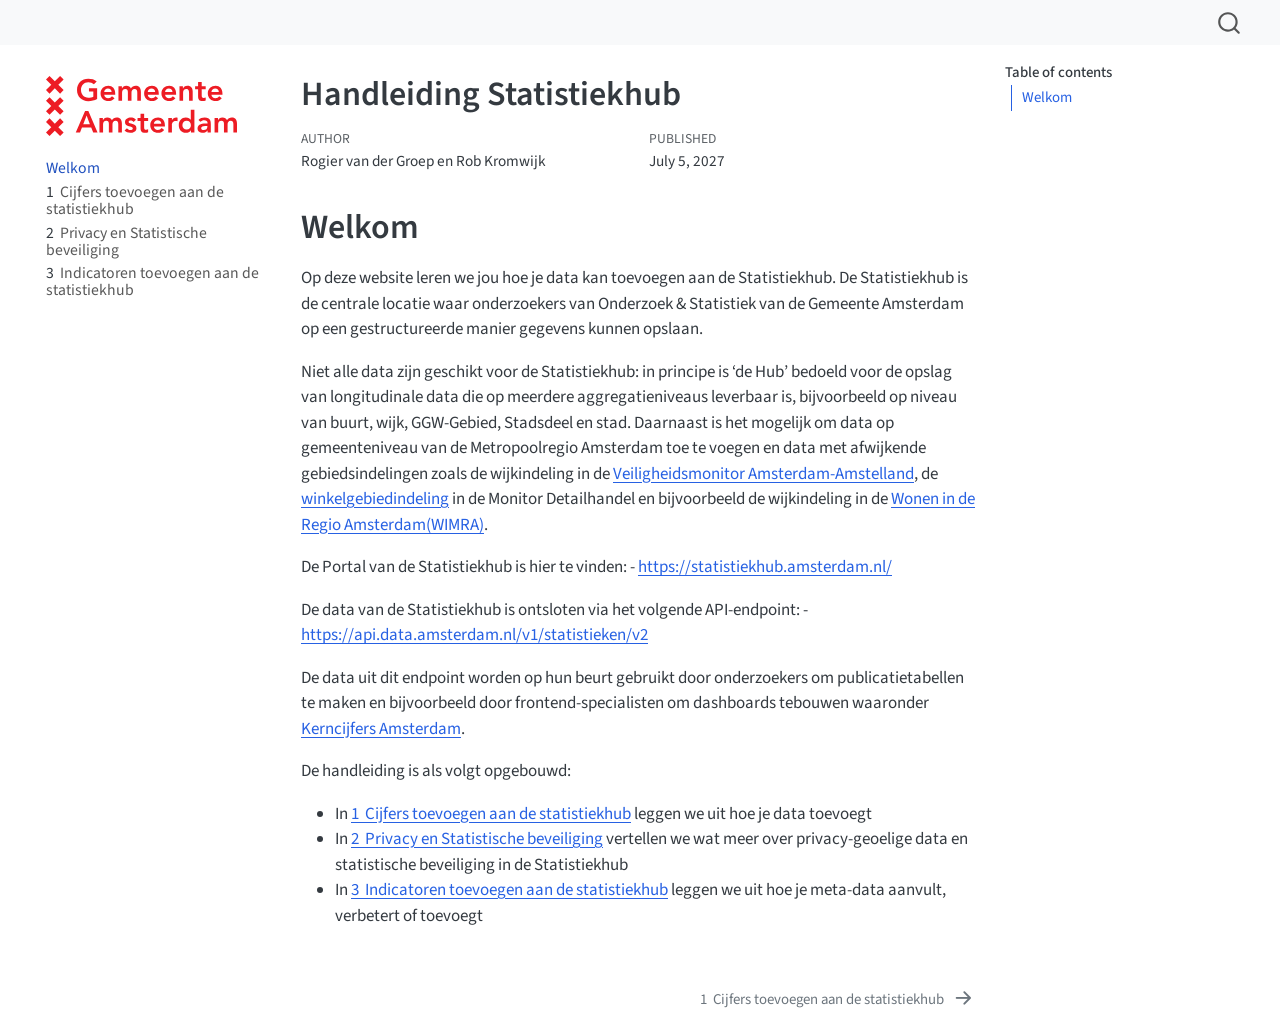
==== _book/index.html @ b96a72ad "andere naamgeving repo book" ====
<!DOCTYPE html>
<html xmlns="http://www.w3.org/1999/xhtml" lang="en" xml:lang="en" xmlns:mso="urn:schemas-microsoft-com:office:office" xmlns:msdt="uuid:C2F41010-65B3-11d1-A29F-00AA00C14882"><head>

<meta charset="utf-8">
<meta name="generator" content="quarto-1.6.40">

<meta name="viewport" content="width=device-width, initial-scale=1.0, user-scalable=yes">

<meta name="author" content="Rogier van der Groep en Rob Kromwijk">
<meta name="dcterms.date" content="2027-07-05">

<title>Handleiding Statistiekhub</title>
<style>
code{white-space: pre-wrap;}
span.smallcaps{font-variant: small-caps;}
div.columns{display: flex; gap: min(4vw, 1.5em);}
div.column{flex: auto; overflow-x: auto;}
div.hanging-indent{margin-left: 1.5em; text-indent: -1.5em;}
ul.task-list{list-style: none;}
ul.task-list li input[type="checkbox"] {
  width: 0.8em;
  margin: 0 0.8em 0.2em -1em; /* quarto-specific, see https://github.com/quarto-dev/quarto-cli/issues/4556 */ 
  vertical-align: middle;
}
</style>


<script src="site_libs/quarto-nav/quarto-nav.js"></script>
<script src="site_libs/quarto-nav/headroom.min.js"></script>
<script src="site_libs/clipboard/clipboard.min.js"></script>
<script src="site_libs/quarto-search/autocomplete.umd.js"></script>
<script src="site_libs/quarto-search/fuse.min.js"></script>
<script src="site_libs/quarto-search/quarto-search.js"></script>
<meta name="quarto:offset" content="./">
<link href="cijfers.html" rel="next">
<link href="images/basis_variant_4_rgb.png" rel="icon" type="image/png">
<script src="site_libs/quarto-html/quarto.js"></script>
<script src="site_libs/quarto-html/popper.min.js"></script>
<script src="site_libs/quarto-html/tippy.umd.min.js"></script>
<script src="site_libs/quarto-html/anchor.min.js"></script>
<link href="site_libs/quarto-html/tippy.css" rel="stylesheet">
<link href="site_libs/quarto-html/quarto-syntax-highlighting-549806ee2085284f45b00abea8c6df48.css" rel="stylesheet" id="quarto-text-highlighting-styles">
<script src="site_libs/bootstrap/bootstrap.min.js"></script>
<link href="site_libs/bootstrap/bootstrap-icons.css" rel="stylesheet">
<link href="site_libs/bootstrap/bootstrap-8da5b4427184b79ecddefad3d342027e.min.css" rel="stylesheet" append-hash="true" id="quarto-bootstrap" data-mode="light">
<script id="quarto-search-options" type="application/json">{
  "location": "navbar",
  "copy-button": false,
  "collapse-after": 3,
  "panel-placement": "end",
  "type": "overlay",
  "limit": 50,
  "keyboard-shortcut": [
    "f",
    "/",
    "s"
  ],
  "show-item-context": false,
  "language": {
    "search-no-results-text": "No results",
    "search-matching-documents-text": "matching documents",
    "search-copy-link-title": "Copy link to search",
    "search-hide-matches-text": "Hide additional matches",
    "search-more-match-text": "more match in this document",
    "search-more-matches-text": "more matches in this document",
    "search-clear-button-title": "Clear",
    "search-text-placeholder": "",
    "search-detached-cancel-button-title": "Cancel",
    "search-submit-button-title": "Submit",
    "search-label": "Search"
  }
}</script>



<!--[if gte mso 9]><xml>
<mso:CustomDocumentProperties>
<mso:_dlc_DocId msdt:dt="string">U2C65YR22MK2-1659662025-220459</mso:_dlc_DocId>
<mso:_dlc_DocIdItemGuid msdt:dt="string">6786eec4-dd4b-47b7-a514-5b4da9480b01</mso:_dlc_DocIdItemGuid>
<mso:_dlc_DocIdUrl msdt:dt="string">https://hoofdstad.sharepoint.com/sites/SW-DII-DATA-DAFDOES/_layouts/15/DocIdRedir.aspx?ID=U2C65YR22MK2-1659662025-220459, U2C65YR22MK2-1659662025-220459</mso:_dlc_DocIdUrl>
</mso:CustomDocumentProperties>
</xml><![endif]-->
</head>

<body class="nav-sidebar floating nav-fixed">

<div id="quarto-search-results"></div>
  <header id="quarto-header" class="headroom fixed-top">
    <nav class="navbar navbar-expand-lg " data-bs-theme="dark">
      <div class="navbar-container container-fluid">
        <div class="quarto-navbar-tools tools-end">
</div>
          <div id="quarto-search" class="" title="Search"></div>
      </div> <!-- /container-fluid -->
    </nav>
  <nav class="quarto-secondary-nav">
    <div class="container-fluid d-flex">
      <button type="button" class="quarto-btn-toggle btn" data-bs-toggle="collapse" role="button" data-bs-target=".quarto-sidebar-collapse-item" aria-controls="quarto-sidebar" aria-expanded="false" aria-label="Toggle sidebar navigation" onclick="if (window.quartoToggleHeadroom) { window.quartoToggleHeadroom(); }">
        <i class="bi bi-layout-text-sidebar-reverse"></i>
      </button>
        <nav class="quarto-page-breadcrumbs" aria-label="breadcrumb"><ol class="breadcrumb"><li class="breadcrumb-item"><a href="index.html">Welkom</a></li></ol></nav>
        <a class="flex-grow-1" role="navigation" data-bs-toggle="collapse" data-bs-target=".quarto-sidebar-collapse-item" aria-controls="quarto-sidebar" aria-expanded="false" aria-label="Toggle sidebar navigation" onclick="if (window.quartoToggleHeadroom) { window.quartoToggleHeadroom(); }">      
        </a>
    </div>
  </nav>
</header>
<!-- content -->
<div id="quarto-content" class="quarto-container page-columns page-rows-contents page-layout-article page-navbar">
<!-- sidebar -->
  <nav id="quarto-sidebar" class="sidebar collapse collapse-horizontal quarto-sidebar-collapse-item sidebar-navigation floating overflow-auto">
    <div class="pt-lg-2 mt-2 text-left sidebar-header sidebar-header-stacked">
      <a href="index.html" class="sidebar-logo-link">
      <img src="images/logo-gemeente-amsterdam-large.svg" alt="" class="sidebar-logo py-0 d-lg-inline d-none">
      </a>
      </div>
    <div class="sidebar-menu-container"> 
    <ul class="list-unstyled mt-1">
        <li class="sidebar-item">
  <div class="sidebar-item-container"> 
  <a href="index.html" class="sidebar-item-text sidebar-link active">
 <span class="menu-text">Welkom</span></a>
  </div>
</li>
        <li class="sidebar-item">
  <div class="sidebar-item-container"> 
  <a href="cijfers.html" class="sidebar-item-text sidebar-link">
 <span class="menu-text"><span class="chapter-number">1</span>&nbsp; <span class="chapter-title">Cijfers toevoegen aan de statistiekhub</span></span></a>
  </div>
</li>
        <li class="sidebar-item">
  <div class="sidebar-item-container"> 
  <a href="privacy.html" class="sidebar-item-text sidebar-link">
 <span class="menu-text"><span class="chapter-number">2</span>&nbsp; <span class="chapter-title">Privacy en Statistische beveiliging</span></span></a>
  </div>
</li>
        <li class="sidebar-item">
  <div class="sidebar-item-container"> 
  <a href="indicatoren.html" class="sidebar-item-text sidebar-link">
 <span class="menu-text"><span class="chapter-number">3</span>&nbsp; <span class="chapter-title">Indicatoren toevoegen aan de statistiekhub</span></span></a>
  </div>
</li>
    </ul>
    </div>
</nav>
<div id="quarto-sidebar-glass" class="quarto-sidebar-collapse-item" data-bs-toggle="collapse" data-bs-target=".quarto-sidebar-collapse-item"></div>
<!-- margin-sidebar -->
    <div id="quarto-margin-sidebar" class="sidebar margin-sidebar">
        <nav id="TOC" role="doc-toc" class="toc-active">
    <h2 id="toc-title">Table of contents</h2>
   
  <ul>
  <li><a href="#welkom" id="toc-welkom" class="nav-link active" data-scroll-target="#welkom">Welkom</a></li>
  </ul>
</nav>
    </div>
<!-- main -->
<main class="content" id="quarto-document-content">

<header id="title-block-header" class="quarto-title-block default">
<div class="quarto-title">
<h1 class="title">Handleiding Statistiekhub</h1>
</div>



<div class="quarto-title-meta">

    <div>
    <div class="quarto-title-meta-heading">Author</div>
    <div class="quarto-title-meta-contents">
             <p>Rogier van der Groep en Rob Kromwijk </p>
          </div>
  </div>
    
    <div>
    <div class="quarto-title-meta-heading">Published</div>
    <div class="quarto-title-meta-contents">
      <p class="date">July 5, 2027</p>
    </div>
  </div>
  
    
  </div>
  


</header>


<section id="welkom" class="level1 unnumbered">
<h1 class="unnumbered">Welkom</h1>
<p>Op deze website leren we jou hoe je data kan toevoegen aan de Statistiekhub. De Statistiekhub is de centrale locatie waar onderzoekers van Onderzoek &amp; Statistiek van de Gemeente Amsterdam op een gestructureerde manier gegevens kunnen opslaan.</p>
<p>Niet alle data zijn geschikt voor de Statistiekhub: in principe is ‘de Hub’ bedoeld voor de opslag van longitudinale data die op meerdere aggregatieniveaus leverbaar is, bijvoorbeeld op niveau van buurt, wijk, GGW-Gebied, Stadsdeel en stad. Daarnaast is het mogelijk om data op gemeenteniveau van de Metropoolregio Amsterdam toe te voegen en data met afwijkende gebiedsindelingen zoals de wijkindeling in de <a href="https://onderzoek.amsterdam.nl/interactief/dashboard-veiligheid?gebied=52&amp;index=criminaliteit&amp;meting=2026-1&amp;indeling=wijk&amp;subindex=totaal">Veiligheidsmonitor Amsterdam-Amstelland</a>, de <a href="https://onderzoek.amsterdam.nl/publicatie/monitor-detailhandel-2024">winkelgebiedindeling</a> in de Monitor Detailhandel en bijvoorbeeld de wijkindeling in de <a href="https://onderzoek.amsterdam.nl/publicatie/wimra-2025-factsheets-per-gemeente">Wonen in de Regio Amsterdam(WIMRA)</a>.</p>
<p>De Portal van de Statistiekhub is hier te vinden: - <a href="https://statistiekhub.amsterdam.nl/">https://statistiekhub.amsterdam.nl/</a></p>
<p>De data van de Statistiekhub is ontsloten via het volgende API-endpoint: - <a href="https://api.data.amsterdam.nl/v1/statistieken/v2">https://api.data.amsterdam.nl/v1/statistieken/v2</a></p>
<p>De data uit dit endpoint worden op hun beurt gebruikt door onderzoekers om publicatietabellen te maken en bijvoorbeeld door frontend-specialisten om dashboards tebouwen waaronder <a href="https://onderzoek.amsterdam.nl/interactief/dashboard-kerncijfers?tab=indicator&amp;thema=bevolking&amp;indicator=BEVTOTAAL&amp;indeling=ggwgebieden&amp;jaar=2025&amp;gebied=GA01&amp;taal=nl">Kerncijfers Amsterdam</a>.</p>
<p>De handleiding is als volgt opgebouwd:</p>
<ul>
<li>In <a href="cijfers.html" class="quarto-xref"><span>1&nbsp; Cijfers toevoegen aan de statistiekhub</span></a> leggen we uit hoe je data toevoegt</li>
<li>In <a href="privacy.html" class="quarto-xref"><span>2&nbsp; Privacy en Statistische beveiliging</span></a> vertellen we wat meer over privacy-geoelige data en statistische beveiliging in de Statistiekhub</li>
<li>In <a href="indicatoren.html" class="quarto-xref"><span>3&nbsp; Indicatoren toevoegen aan de statistiekhub</span></a> leggen we uit hoe je meta-data aanvult, verbetert of toevoegt</li>
</ul>


</section>

</main> <!-- /main -->
<script id="quarto-html-after-body" type="application/javascript">
window.document.addEventListener("DOMContentLoaded", function (event) {
  const toggleBodyColorMode = (bsSheetEl) => {
    const mode = bsSheetEl.getAttribute("data-mode");
    const bodyEl = window.document.querySelector("body");
    if (mode === "dark") {
      bodyEl.classList.add("quarto-dark");
      bodyEl.classList.remove("quarto-light");
    } else {
      bodyEl.classList.add("quarto-light");
      bodyEl.classList.remove("quarto-dark");
    }
  }
  const toggleBodyColorPrimary = () => {
    const bsSheetEl = window.document.querySelector("link#quarto-bootstrap");
    if (bsSheetEl) {
      toggleBodyColorMode(bsSheetEl);
    }
  }
  toggleBodyColorPrimary();  
  const icon = "";
  const anchorJS = new window.AnchorJS();
  anchorJS.options = {
    placement: 'right',
    icon: icon
  };
  anchorJS.add('.anchored');
  const isCodeAnnotation = (el) => {
    for (const clz of el.classList) {
      if (clz.startsWith('code-annotation-')) {                     
        return true;
      }
    }
    return false;
  }
  const onCopySuccess = function(e) {
    // button target
    const button = e.trigger;
    // don't keep focus
    button.blur();
    // flash "checked"
    button.classList.add('code-copy-button-checked');
    var currentTitle = button.getAttribute("title");
    button.setAttribute("title", "Copied!");
    let tooltip;
    if (window.bootstrap) {
      button.setAttribute("data-bs-toggle", "tooltip");
      button.setAttribute("data-bs-placement", "left");
      button.setAttribute("data-bs-title", "Copied!");
      tooltip = new bootstrap.Tooltip(button, 
        { trigger: "manual", 
          customClass: "code-copy-button-tooltip",
          offset: [0, -8]});
      tooltip.show();    
    }
    setTimeout(function() {
      if (tooltip) {
        tooltip.hide();
        button.removeAttribute("data-bs-title");
        button.removeAttribute("data-bs-toggle");
        button.removeAttribute("data-bs-placement");
      }
      button.setAttribute("title", currentTitle);
      button.classList.remove('code-copy-button-checked');
    }, 1000);
    // clear code selection
    e.clearSelection();
  }
  const getTextToCopy = function(trigger) {
      const codeEl = trigger.previousElementSibling.cloneNode(true);
      for (const childEl of codeEl.children) {
        if (isCodeAnnotation(childEl)) {
          childEl.remove();
        }
      }
      return codeEl.innerText;
  }
  const clipboard = new window.ClipboardJS('.code-copy-button:not([data-in-quarto-modal])', {
    text: getTextToCopy
  });
  clipboard.on('success', onCopySuccess);
  if (window.document.getElementById('quarto-embedded-source-code-modal')) {
    const clipboardModal = new window.ClipboardJS('.code-copy-button[data-in-quarto-modal]', {
      text: getTextToCopy,
      container: window.document.getElementById('quarto-embedded-source-code-modal')
    });
    clipboardModal.on('success', onCopySuccess);
  }
    var localhostRegex = new RegExp(/^(?:http|https):\/\/localhost\:?[0-9]*\//);
    var mailtoRegex = new RegExp(/^mailto:/);
      var filterRegex = new RegExp("https:\/\/statistiekhub\.amsterdam\.nl\/");
    var isInternal = (href) => {
        return filterRegex.test(href) || localhostRegex.test(href) || mailtoRegex.test(href);
    }
    // Inspect non-navigation links and adorn them if external
 	var links = window.document.querySelectorAll('a[href]:not(.nav-link):not(.navbar-brand):not(.toc-action):not(.sidebar-link):not(.sidebar-item-toggle):not(.pagination-link):not(.no-external):not([aria-hidden]):not(.dropdown-item):not(.quarto-navigation-tool):not(.about-link)');
    for (var i=0; i<links.length; i++) {
      const link = links[i];
      if (!isInternal(link.href)) {
        // undo the damage that might have been done by quarto-nav.js in the case of
        // links that we want to consider external
        if (link.dataset.originalHref !== undefined) {
          link.href = link.dataset.originalHref;
        }
      }
    }
  function tippyHover(el, contentFn, onTriggerFn, onUntriggerFn) {
    const config = {
      allowHTML: true,
      maxWidth: 500,
      delay: 100,
      arrow: false,
      appendTo: function(el) {
          return el.parentElement;
      },
      interactive: true,
      interactiveBorder: 10,
      theme: 'quarto',
      placement: 'bottom-start',
    };
    if (contentFn) {
      config.content = contentFn;
    }
    if (onTriggerFn) {
      config.onTrigger = onTriggerFn;
    }
    if (onUntriggerFn) {
      config.onUntrigger = onUntriggerFn;
    }
    window.tippy(el, config); 
  }
  const noterefs = window.document.querySelectorAll('a[role="doc-noteref"]');
  for (var i=0; i<noterefs.length; i++) {
    const ref = noterefs[i];
    tippyHover(ref, function() {
      // use id or data attribute instead here
      let href = ref.getAttribute('data-footnote-href') || ref.getAttribute('href');
      try { href = new URL(href).hash; } catch {}
      const id = href.replace(/^#\/?/, "");
      const note = window.document.getElementById(id);
      if (note) {
        return note.innerHTML;
      } else {
        return "";
      }
    });
  }
  const xrefs = window.document.querySelectorAll('a.quarto-xref');
  const processXRef = (id, note) => {
    // Strip column container classes
    const stripColumnClz = (el) => {
      el.classList.remove("page-full", "page-columns");
      if (el.children) {
        for (const child of el.children) {
          stripColumnClz(child);
        }
      }
    }
    stripColumnClz(note)
    if (id === null || id.startsWith('sec-')) {
      // Special case sections, only their first couple elements
      const container = document.createElement("div");
      if (note.children && note.children.length > 2) {
        container.appendChild(note.children[0].cloneNode(true));
        for (let i = 1; i < note.children.length; i++) {
          const child = note.children[i];
          if (child.tagName === "P" && child.innerText === "") {
            continue;
          } else {
            container.appendChild(child.cloneNode(true));
            break;
          }
        }
        if (window.Quarto?.typesetMath) {
          window.Quarto.typesetMath(container);
        }
        return container.innerHTML
      } else {
        if (window.Quarto?.typesetMath) {
          window.Quarto.typesetMath(note);
        }
        return note.innerHTML;
      }
    } else {
      // Remove any anchor links if they are present
      const anchorLink = note.querySelector('a.anchorjs-link');
      if (anchorLink) {
        anchorLink.remove();
      }
      if (window.Quarto?.typesetMath) {
        window.Quarto.typesetMath(note);
      }
      if (note.classList.contains("callout")) {
        return note.outerHTML;
      } else {
        return note.innerHTML;
      }
    }
  }
  for (var i=0; i<xrefs.length; i++) {
    const xref = xrefs[i];
    tippyHover(xref, undefined, function(instance) {
      instance.disable();
      let url = xref.getAttribute('href');
      let hash = undefined; 
      if (url.startsWith('#')) {
        hash = url;
      } else {
        try { hash = new URL(url).hash; } catch {}
      }
      if (hash) {
        const id = hash.replace(/^#\/?/, "");
        const note = window.document.getElementById(id);
        if (note !== null) {
          try {
            const html = processXRef(id, note.cloneNode(true));
            instance.setContent(html);
          } finally {
            instance.enable();
            instance.show();
          }
        } else {
          // See if we can fetch this
          fetch(url.split('#')[0])
          .then(res => res.text())
          .then(html => {
            const parser = new DOMParser();
            const htmlDoc = parser.parseFromString(html, "text/html");
            const note = htmlDoc.getElementById(id);
            if (note !== null) {
              const html = processXRef(id, note);
              instance.setContent(html);
            } 
          }).finally(() => {
            instance.enable();
            instance.show();
          });
        }
      } else {
        // See if we can fetch a full url (with no hash to target)
        // This is a special case and we should probably do some content thinning / targeting
        fetch(url)
        .then(res => res.text())
        .then(html => {
          const parser = new DOMParser();
          const htmlDoc = parser.parseFromString(html, "text/html");
          const note = htmlDoc.querySelector('main.content');
          if (note !== null) {
            // This should only happen for chapter cross references
            // (since there is no id in the URL)
            // remove the first header
            if (note.children.length > 0 && note.children[0].tagName === "HEADER") {
              note.children[0].remove();
            }
            const html = processXRef(null, note);
            instance.setContent(html);
          } 
        }).finally(() => {
          instance.enable();
          instance.show();
        });
      }
    }, function(instance) {
    });
  }
      let selectedAnnoteEl;
      const selectorForAnnotation = ( cell, annotation) => {
        let cellAttr = 'data-code-cell="' + cell + '"';
        let lineAttr = 'data-code-annotation="' +  annotation + '"';
        const selector = 'span[' + cellAttr + '][' + lineAttr + ']';
        return selector;
      }
      const selectCodeLines = (annoteEl) => {
        const doc = window.document;
        const targetCell = annoteEl.getAttribute("data-target-cell");
        const targetAnnotation = annoteEl.getAttribute("data-target-annotation");
        const annoteSpan = window.document.querySelector(selectorForAnnotation(targetCell, targetAnnotation));
        const lines = annoteSpan.getAttribute("data-code-lines").split(",");
        const lineIds = lines.map((line) => {
          return targetCell + "-" + line;
        })
        let top = null;
        let height = null;
        let parent = null;
        if (lineIds.length > 0) {
            //compute the position of the single el (top and bottom and make a div)
            const el = window.document.getElementById(lineIds[0]);
            top = el.offsetTop;
            height = el.offsetHeight;
            parent = el.parentElement.parentElement;
          if (lineIds.length > 1) {
            const lastEl = window.document.getElementById(lineIds[lineIds.length - 1]);
            const bottom = lastEl.offsetTop + lastEl.offsetHeight;
            height = bottom - top;
          }
          if (top !== null && height !== null && parent !== null) {
            // cook up a div (if necessary) and position it 
            let div = window.document.getElementById("code-annotation-line-highlight");
            if (div === null) {
              div = window.document.createElement("div");
              div.setAttribute("id", "code-annotation-line-highlight");
              div.style.position = 'absolute';
              parent.appendChild(div);
            }
            div.style.top = top - 2 + "px";
            div.style.height = height + 4 + "px";
            div.style.left = 0;
            let gutterDiv = window.document.getElementById("code-annotation-line-highlight-gutter");
            if (gutterDiv === null) {
              gutterDiv = window.document.createElement("div");
              gutterDiv.setAttribute("id", "code-annotation-line-highlight-gutter");
              gutterDiv.style.position = 'absolute';
              const codeCell = window.document.getElementById(targetCell);
              const gutter = codeCell.querySelector('.code-annotation-gutter');
              gutter.appendChild(gutterDiv);
            }
            gutterDiv.style.top = top - 2 + "px";
            gutterDiv.style.height = height + 4 + "px";
          }
          selectedAnnoteEl = annoteEl;
        }
      };
      const unselectCodeLines = () => {
        const elementsIds = ["code-annotation-line-highlight", "code-annotation-line-highlight-gutter"];
        elementsIds.forEach((elId) => {
          const div = window.document.getElementById(elId);
          if (div) {
            div.remove();
          }
        });
        selectedAnnoteEl = undefined;
      };
        // Handle positioning of the toggle
    window.addEventListener(
      "resize",
      throttle(() => {
        elRect = undefined;
        if (selectedAnnoteEl) {
          selectCodeLines(selectedAnnoteEl);
        }
      }, 10)
    );
    function throttle(fn, ms) {
    let throttle = false;
    let timer;
      return (...args) => {
        if(!throttle) { // first call gets through
            fn.apply(this, args);
            throttle = true;
        } else { // all the others get throttled
            if(timer) clearTimeout(timer); // cancel #2
            timer = setTimeout(() => {
              fn.apply(this, args);
              timer = throttle = false;
            }, ms);
        }
      };
    }
      // Attach click handler to the DT
      const annoteDls = window.document.querySelectorAll('dt[data-target-cell]');
      for (const annoteDlNode of annoteDls) {
        annoteDlNode.addEventListener('click', (event) => {
          const clickedEl = event.target;
          if (clickedEl !== selectedAnnoteEl) {
            unselectCodeLines();
            const activeEl = window.document.querySelector('dt[data-target-cell].code-annotation-active');
            if (activeEl) {
              activeEl.classList.remove('code-annotation-active');
            }
            selectCodeLines(clickedEl);
            clickedEl.classList.add('code-annotation-active');
          } else {
            // Unselect the line
            unselectCodeLines();
            clickedEl.classList.remove('code-annotation-active');
          }
        });
      }
  const findCites = (el) => {
    const parentEl = el.parentElement;
    if (parentEl) {
      const cites = parentEl.dataset.cites;
      if (cites) {
        return {
          el,
          cites: cites.split(' ')
        };
      } else {
        return findCites(el.parentElement)
      }
    } else {
      return undefined;
    }
  };
  var bibliorefs = window.document.querySelectorAll('a[role="doc-biblioref"]');
  for (var i=0; i<bibliorefs.length; i++) {
    const ref = bibliorefs[i];
    const citeInfo = findCites(ref);
    if (citeInfo) {
      tippyHover(citeInfo.el, function() {
        var popup = window.document.createElement('div');
        citeInfo.cites.forEach(function(cite) {
          var citeDiv = window.document.createElement('div');
          citeDiv.classList.add('hanging-indent');
          citeDiv.classList.add('csl-entry');
          var biblioDiv = window.document.getElementById('ref-' + cite);
          if (biblioDiv) {
            citeDiv.innerHTML = biblioDiv.innerHTML;
          }
          popup.appendChild(citeDiv);
        });
        return popup.innerHTML;
      });
    }
  }
});
</script>
<nav class="page-navigation">
  <div class="nav-page nav-page-previous">
  </div>
  <div class="nav-page nav-page-next">
      <a href="cijfers.html" class="pagination-link" aria-label="Cijfers toevoegen aan de statistiekhub">
        <span class="nav-page-text"><span class="chapter-number">1</span>&nbsp; <span class="chapter-title">Cijfers toevoegen aan de statistiekhub</span></span> <i class="bi bi-arrow-right-short"></i>
      </a>
  </div>
</nav>
</div> <!-- /content -->




</body></html>
---- _book/site_libs/quarto-html/tippy.css ----
.tippy-box[data-animation=fade][data-state=hidden]{opacity:0}[data-tippy-root]{max-width:calc(100vw - 10px)}.tippy-box{position:relative;background-color:#333;color:#fff;border-radius:4px;font-size:14px;line-height:1.4;white-space:normal;outline:0;transition-property:transform,visibility,opacity}.tippy-box[data-placement^=top]>.tippy-arrow{bottom:0}.tippy-box[data-placement^=top]>.tippy-arrow:before{bottom:-7px;left:0;border-width:8px 8px 0;border-top-color:initial;transform-origin:center top}.tippy-box[data-placement^=bottom]>.tippy-arrow{top:0}.tippy-box[data-placement^=bottom]>.tippy-arrow:before{top:-7px;left:0;border-width:0 8px 8px;border-bottom-color:initial;transform-origin:center bottom}.tippy-box[data-placement^=left]>.tippy-arrow{right:0}.tippy-box[data-placement^=left]>.tippy-arrow:before{border-width:8px 0 8px 8px;border-left-color:initial;right:-7px;transform-origin:center left}.tippy-box[data-placement^=right]>.tippy-arrow{left:0}.tippy-box[data-placement^=right]>.tippy-arrow:before{left:-7px;border-width:8px 8px 8px 0;border-right-color:initial;transform-origin:center right}.tippy-box[data-inertia][data-state=visible]{transition-timing-function:cubic-bezier(.54,1.5,.38,1.11)}.tippy-arrow{width:16px;height:16px;color:#333}.tippy-arrow:before{content:"";position:absolute;border-color:transparent;border-style:solid}.tippy-content{position:relative;padding:5px 9px;z-index:1}
---- _book/site_libs/quarto-html/quarto-syntax-highlighting-549806ee2085284f45b00abea8c6df48.css ----
/* quarto syntax highlight colors */
:root {
  --quarto-hl-ot-color: #003B4F;
  --quarto-hl-at-color: #657422;
  --quarto-hl-ss-color: #20794D;
  --quarto-hl-an-color: #5E5E5E;
  --quarto-hl-fu-color: #4758AB;
  --quarto-hl-st-color: #20794D;
  --quarto-hl-cf-color: #003B4F;
  --quarto-hl-op-color: #5E5E5E;
  --quarto-hl-er-color: #AD0000;
  --quarto-hl-bn-color: #AD0000;
  --quarto-hl-al-color: #AD0000;
  --quarto-hl-va-color: #111111;
  --quarto-hl-bu-color: inherit;
  --quarto-hl-ex-color: inherit;
  --quarto-hl-pp-color: #AD0000;
  --quarto-hl-in-color: #5E5E5E;
  --quarto-hl-vs-color: #20794D;
  --quarto-hl-wa-color: #5E5E5E;
  --quarto-hl-do-color: #5E5E5E;
  --quarto-hl-im-color: #00769E;
  --quarto-hl-ch-color: #20794D;
  --quarto-hl-dt-color: #AD0000;
  --quarto-hl-fl-color: #AD0000;
  --quarto-hl-co-color: #5E5E5E;
  --quarto-hl-cv-color: #5E5E5E;
  --quarto-hl-cn-color: #8f5902;
  --quarto-hl-sc-color: #5E5E5E;
  --quarto-hl-dv-color: #AD0000;
  --quarto-hl-kw-color: #003B4F;
}

/* other quarto variables */
:root {
  --quarto-font-monospace: SFMono-Regular, Menlo, Monaco, Consolas, "Liberation Mono", "Courier New", monospace;
}

pre > code.sourceCode > span {
  color: #003B4F;
}

code span {
  color: #003B4F;
}

code.sourceCode > span {
  color: #003B4F;
}

div.sourceCode,
div.sourceCode pre.sourceCode {
  color: #003B4F;
}

code span.ot {
  color: #003B4F;
  font-style: inherit;
}

code span.at {
  color: #657422;
  font-style: inherit;
}

code span.ss {
  color: #20794D;
  font-style: inherit;
}

code span.an {
  color: #5E5E5E;
  font-style: inherit;
}

code span.fu {
  color: #4758AB;
  font-style: inherit;
}

code span.st {
  color: #20794D;
  font-style: inherit;
}

code span.cf {
  color: #003B4F;
  font-weight: bold;
  font-style: inherit;
}

code span.op {
  color: #5E5E5E;
  font-style: inherit;
}

code span.er {
  color: #AD0000;
  font-style: inherit;
}

code span.bn {
  color: #AD0000;
  font-style: inherit;
}

code span.al {
  color: #AD0000;
  font-style: inherit;
}

code span.va {
  color: #111111;
  font-style: inherit;
}

code span.bu {
  font-style: inherit;
}

code span.ex {
  font-style: inherit;
}

code span.pp {
  color: #AD0000;
  font-style: inherit;
}

code span.in {
  color: #5E5E5E;
  font-style: inherit;
}

code span.vs {
  color: #20794D;
  font-style: inherit;
}

code span.wa {
  color: #5E5E5E;
  font-style: italic;
}

code span.do {
  color: #5E5E5E;
  font-style: italic;
}

code span.im {
  color: #00769E;
  font-style: inherit;
}

code span.ch {
  color: #20794D;
  font-style: inherit;
}

code span.dt {
  color: #AD0000;
  font-style: inherit;
}

code span.fl {
  color: #AD0000;
  font-style: inherit;
}

code span.co {
  color: #5E5E5E;
  font-style: inherit;
}

code span.cv {
  color: #5E5E5E;
  font-style: italic;
}

code span.cn {
  color: #8f5902;
  font-style: inherit;
}

code span.sc {
  color: #5E5E5E;
  font-style: inherit;
}

code span.dv {
  color: #AD0000;
  font-style: inherit;
}

code span.kw {
  color: #003B4F;
  font-weight: bold;
  font-style: inherit;
}

.prevent-inlining {
  content: "</";
}

/*# sourceMappingURL=ae99138f4fbc2fb4c9f5e5cd69c22459.css.map */
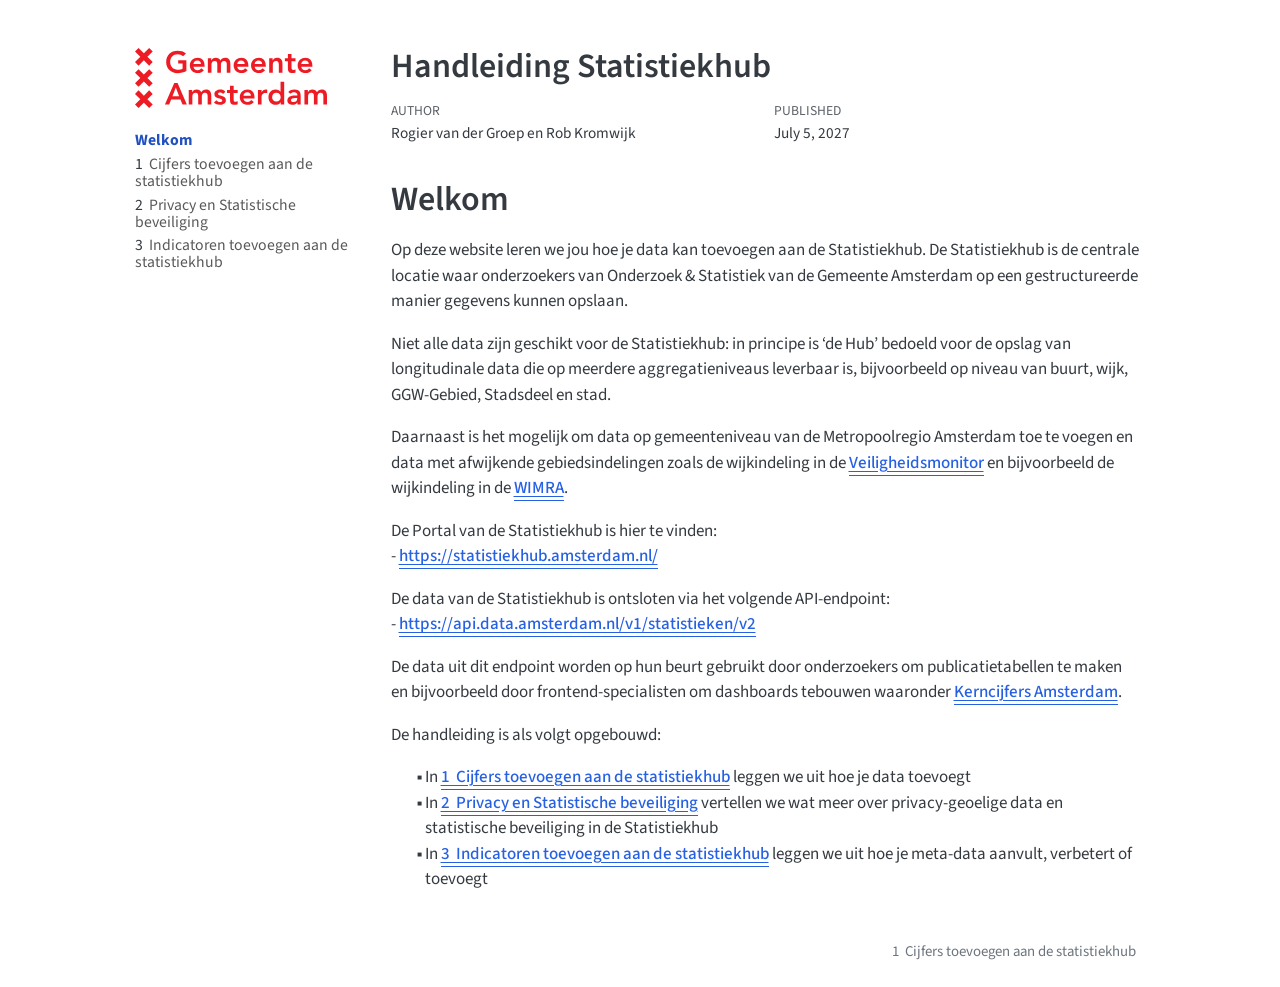
==== commit f2f20c33: "update scss styling" ====
--- a/_book/index.html
+++ b/_book/index.html
@@ -1,5 +1,5 @@
 <!DOCTYPE html>
-<html xmlns="http://www.w3.org/1999/xhtml" lang="en" xml:lang="en" xmlns:mso="urn:schemas-microsoft-com:office:office" xmlns:msdt="uuid:C2F41010-65B3-11d1-A29F-00AA00C14882"><head>
+<html xmlns="http://www.w3.org/1999/xhtml" lang="en" xml:lang="en"><head>
 
 <meta charset="utf-8">
 <meta name="generator" content="quarto-1.6.40">
@@ -32,8 +32,8 @@
 <script src="site_libs/quarto-search/fuse.min.js"></script>
 <script src="site_libs/quarto-search/quarto-search.js"></script>
 <meta name="quarto:offset" content="./">
-<link href="cijfers.html" rel="next">
-<link href="images/basis_variant_4_rgb.png" rel="icon" type="image/png">
+<link href="./cijfers.html" rel="next">
+<link href="./images/basis_variant_4_rgb.png" rel="icon" type="image/png">
 <script src="site_libs/quarto-html/quarto.js"></script>
 <script src="site_libs/quarto-html/popper.min.js"></script>
 <script src="site_libs/quarto-html/tippy.umd.min.js"></script>
@@ -42,7 +42,7 @@
 <link href="site_libs/quarto-html/quarto-syntax-highlighting-549806ee2085284f45b00abea8c6df48.css" rel="stylesheet" id="quarto-text-highlighting-styles">
 <script src="site_libs/bootstrap/bootstrap.min.js"></script>
 <link href="site_libs/bootstrap/bootstrap-icons.css" rel="stylesheet">
-<link href="site_libs/bootstrap/bootstrap-8da5b4427184b79ecddefad3d342027e.min.css" rel="stylesheet" append-hash="true" id="quarto-bootstrap" data-mode="light">
+<link href="site_libs/bootstrap/bootstrap-ef96103924ad9a0afc9f0762eef567ba.min.css" rel="stylesheet" append-hash="true" id="quarto-bootstrap" data-mode="light">
 <script id="quarto-search-options" type="application/json">{
   "location": "navbar",
   "copy-button": false,
@@ -72,17 +72,9 @@
 }</script>
 
 
-
-<!--[if gte mso 9]><xml>
-<mso:CustomDocumentProperties>
-<mso:_dlc_DocId msdt:dt="string">U2C65YR22MK2-1659662025-220459</mso:_dlc_DocId>
-<mso:_dlc_DocIdItemGuid msdt:dt="string">6786eec4-dd4b-47b7-a514-5b4da9480b01</mso:_dlc_DocIdItemGuid>
-<mso:_dlc_DocIdUrl msdt:dt="string">https://hoofdstad.sharepoint.com/sites/SW-DII-DATA-DAFDOES/_layouts/15/DocIdRedir.aspx?ID=U2C65YR22MK2-1659662025-220459, U2C65YR22MK2-1659662025-220459</mso:_dlc_DocIdUrl>
-</mso:CustomDocumentProperties>
-</xml><![endif]-->
 </head>
 
-<body class="nav-sidebar floating nav-fixed">
+<body class="nav-sidebar floating nav-fixed fullcontent">
 
 <div id="quarto-search-results"></div>
   <header id="quarto-header" class="headroom fixed-top">
@@ -90,7 +82,6 @@
       <div class="navbar-container container-fluid">
         <div class="quarto-navbar-tools tools-end">
 </div>
-          <div id="quarto-search" class="" title="Search"></div>
       </div> <!-- /container-fluid -->
     </nav>
   <nav class="quarto-secondary-nav">
@@ -98,7 +89,7 @@
       <button type="button" class="quarto-btn-toggle btn" data-bs-toggle="collapse" role="button" data-bs-target=".quarto-sidebar-collapse-item" aria-controls="quarto-sidebar" aria-expanded="false" aria-label="Toggle sidebar navigation" onclick="if (window.quartoToggleHeadroom) { window.quartoToggleHeadroom(); }">
         <i class="bi bi-layout-text-sidebar-reverse"></i>
       </button>
-        <nav class="quarto-page-breadcrumbs" aria-label="breadcrumb"><ol class="breadcrumb"><li class="breadcrumb-item"><a href="index.html">Welkom</a></li></ol></nav>
+        <nav class="quarto-page-breadcrumbs" aria-label="breadcrumb"><ol class="breadcrumb"><li class="breadcrumb-item"><a href="./index.html">Welkom</a></li></ol></nav>
         <a class="flex-grow-1" role="navigation" data-bs-toggle="collapse" data-bs-target=".quarto-sidebar-collapse-item" aria-controls="quarto-sidebar" aria-expanded="false" aria-label="Toggle sidebar navigation" onclick="if (window.quartoToggleHeadroom) { window.quartoToggleHeadroom(); }">      
         </a>
     </div>
@@ -109,33 +100,33 @@
 <!-- sidebar -->
   <nav id="quarto-sidebar" class="sidebar collapse collapse-horizontal quarto-sidebar-collapse-item sidebar-navigation floating overflow-auto">
     <div class="pt-lg-2 mt-2 text-left sidebar-header sidebar-header-stacked">
-      <a href="index.html" class="sidebar-logo-link">
-      <img src="images/logo-gemeente-amsterdam-large.svg" alt="" class="sidebar-logo py-0 d-lg-inline d-none">
+      <a href="./index.html" class="sidebar-logo-link">
+      <img src="./images/logo-gemeente-amsterdam-large.svg" alt="" class="sidebar-logo py-0 d-lg-inline d-none">
       </a>
       </div>
     <div class="sidebar-menu-container"> 
     <ul class="list-unstyled mt-1">
         <li class="sidebar-item">
   <div class="sidebar-item-container"> 
-  <a href="index.html" class="sidebar-item-text sidebar-link active">
+  <a href="./index.html" class="sidebar-item-text sidebar-link active">
  <span class="menu-text">Welkom</span></a>
   </div>
 </li>
         <li class="sidebar-item">
   <div class="sidebar-item-container"> 
-  <a href="cijfers.html" class="sidebar-item-text sidebar-link">
+  <a href="./cijfers.html" class="sidebar-item-text sidebar-link">
  <span class="menu-text"><span class="chapter-number">1</span>&nbsp; <span class="chapter-title">Cijfers toevoegen aan de statistiekhub</span></span></a>
   </div>
 </li>
         <li class="sidebar-item">
   <div class="sidebar-item-container"> 
-  <a href="privacy.html" class="sidebar-item-text sidebar-link">
+  <a href="./privacy.html" class="sidebar-item-text sidebar-link">
  <span class="menu-text"><span class="chapter-number">2</span>&nbsp; <span class="chapter-title">Privacy en Statistische beveiliging</span></span></a>
   </div>
 </li>
         <li class="sidebar-item">
   <div class="sidebar-item-container"> 
-  <a href="indicatoren.html" class="sidebar-item-text sidebar-link">
+  <a href="./indicatoren.html" class="sidebar-item-text sidebar-link">
  <span class="menu-text"><span class="chapter-number">3</span>&nbsp; <span class="chapter-title">Indicatoren toevoegen aan de statistiekhub</span></span></a>
   </div>
 </li>
@@ -144,15 +135,7 @@
 </nav>
 <div id="quarto-sidebar-glass" class="quarto-sidebar-collapse-item" data-bs-toggle="collapse" data-bs-target=".quarto-sidebar-collapse-item"></div>
 <!-- margin-sidebar -->
-    <div id="quarto-margin-sidebar" class="sidebar margin-sidebar">
-        <nav id="TOC" role="doc-toc" class="toc-active">
-    <h2 id="toc-title">Table of contents</h2>
-   
-  <ul>
-  <li><a href="#welkom" id="toc-welkom" class="nav-link active" data-scroll-target="#welkom">Welkom</a></li>
-  </ul>
-</nav>
-    </div>
+    
 <!-- main -->
 <main class="content" id="quarto-document-content">
 
@@ -190,14 +173,19 @@
 <section id="welkom" class="level1 unnumbered">
 <h1 class="unnumbered">Welkom</h1>
 <p>Op deze website leren we jou hoe je data kan toevoegen aan de Statistiekhub. De Statistiekhub is de centrale locatie waar onderzoekers van Onderzoek &amp; Statistiek van de Gemeente Amsterdam op een gestructureerde manier gegevens kunnen opslaan.</p>
-<p>Niet alle data zijn geschikt voor de Statistiekhub: in principe is ‘de Hub’ bedoeld voor de opslag van longitudinale data die op meerdere aggregatieniveaus leverbaar is, bijvoorbeeld op niveau van buurt, wijk, GGW-Gebied, Stadsdeel en stad. Daarnaast is het mogelijk om data op gemeenteniveau van de Metropoolregio Amsterdam toe te voegen en data met afwijkende gebiedsindelingen zoals de wijkindeling in de <a href="https://onderzoek.amsterdam.nl/interactief/dashboard-veiligheid?gebied=52&amp;index=criminaliteit&amp;meting=2026-1&amp;indeling=wijk&amp;subindex=totaal">Veiligheidsmonitor Amsterdam-Amstelland</a>, de <a href="https://onderzoek.amsterdam.nl/publicatie/monitor-detailhandel-2024">winkelgebiedindeling</a> in de Monitor Detailhandel en bijvoorbeeld de wijkindeling in de <a href="https://onderzoek.amsterdam.nl/publicatie/wimra-2025-factsheets-per-gemeente">Wonen in de Regio Amsterdam(WIMRA)</a>.</p>
-<p>De Portal van de Statistiekhub is hier te vinden: - <a href="https://statistiekhub.amsterdam.nl/">https://statistiekhub.amsterdam.nl/</a></p>
-<p>De data van de Statistiekhub is ontsloten via het volgende API-endpoint: - <a href="https://api.data.amsterdam.nl/v1/statistieken/v2">https://api.data.amsterdam.nl/v1/statistieken/v2</a></p>
+<p>Niet alle data zijn geschikt voor de Statistiekhub: in principe is ‘de Hub’ bedoeld voor de opslag van longitudinale data die op meerdere aggregatieniveaus leverbaar is, bijvoorbeeld op niveau van buurt, wijk, GGW-Gebied, Stadsdeel en stad.</p>
+<p>Daarnaast is het mogelijk om data op gemeenteniveau van de Metropoolregio Amsterdam toe te voegen en data met afwijkende gebiedsindelingen zoals de wijkindeling in de <a href="https://onderzoek.amsterdam.nl/interactief/dashboard-veiligheid?gebied=52&amp;index=criminaliteit&amp;meting=2026-1&amp;indeling=wijk&amp;subindex=totaal">Veiligheidsmonitor</a> en bijvoorbeeld de wijkindeling in de <a href="https://onderzoek.amsterdam.nl/publicatie/wimra-2025-factsheets-per-gemeente">WIMRA</a>.</p>
+<p>De Portal van de Statistiekhub is hier te vinden:<br>
+- <a href="https://statistiekhub.amsterdam.nl/">https://statistiekhub.amsterdam.nl/</a></p>
+<p>De data van de Statistiekhub is ontsloten via het volgende API-endpoint:<br>
+- <a href="https://api.data.amsterdam.nl/v1/statistieken/v2">https://api.data.amsterdam.nl/v1/statistieken/v2</a></p>
 <p>De data uit dit endpoint worden op hun beurt gebruikt door onderzoekers om publicatietabellen te maken en bijvoorbeeld door frontend-specialisten om dashboards tebouwen waaronder <a href="https://onderzoek.amsterdam.nl/interactief/dashboard-kerncijfers?tab=indicator&amp;thema=bevolking&amp;indicator=BEVTOTAAL&amp;indeling=ggwgebieden&amp;jaar=2025&amp;gebied=GA01&amp;taal=nl">Kerncijfers Amsterdam</a>.</p>
 <p>De handleiding is als volgt opgebouwd:</p>
 <ul>
-<li>In <a href="cijfers.html" class="quarto-xref"><span>1&nbsp; Cijfers toevoegen aan de statistiekhub</span></a> leggen we uit hoe je data toevoegt</li>
-<li>In <a href="privacy.html" class="quarto-xref"><span>2&nbsp; Privacy en Statistische beveiliging</span></a> vertellen we wat meer over privacy-geoelige data en statistische beveiliging in de Statistiekhub</li>
+<li>In <a href="cijfers.html" class="quarto-xref"><span>1&nbsp; Cijfers toevoegen aan de statistiekhub</span></a> leggen we uit hoe je data toevoegt<br>
+</li>
+<li>In <a href="privacy.html" class="quarto-xref"><span>2&nbsp; Privacy en Statistische beveiliging</span></a> vertellen we wat meer over privacy-geoelige data en statistische beveiliging in de Statistiekhub<br>
+</li>
 <li>In <a href="indicatoren.html" class="quarto-xref"><span>3&nbsp; Indicatoren toevoegen aan de statistiekhub</span></a> leggen we uit hoe je meta-data aanvult, verbetert of toevoegt</li>
 </ul>
 
@@ -626,7 +614,7 @@
   <div class="nav-page nav-page-previous">
   </div>
   <div class="nav-page nav-page-next">
-      <a href="cijfers.html" class="pagination-link" aria-label="Cijfers toevoegen aan de statistiekhub">
+      <a href="./cijfers.html" class="pagination-link" aria-label="Cijfers toevoegen aan de statistiekhub">
         <span class="nav-page-text"><span class="chapter-number">1</span>&nbsp; <span class="chapter-title">Cijfers toevoegen aan de statistiekhub</span></span> <i class="bi bi-arrow-right-short"></i>
       </a>
   </div>
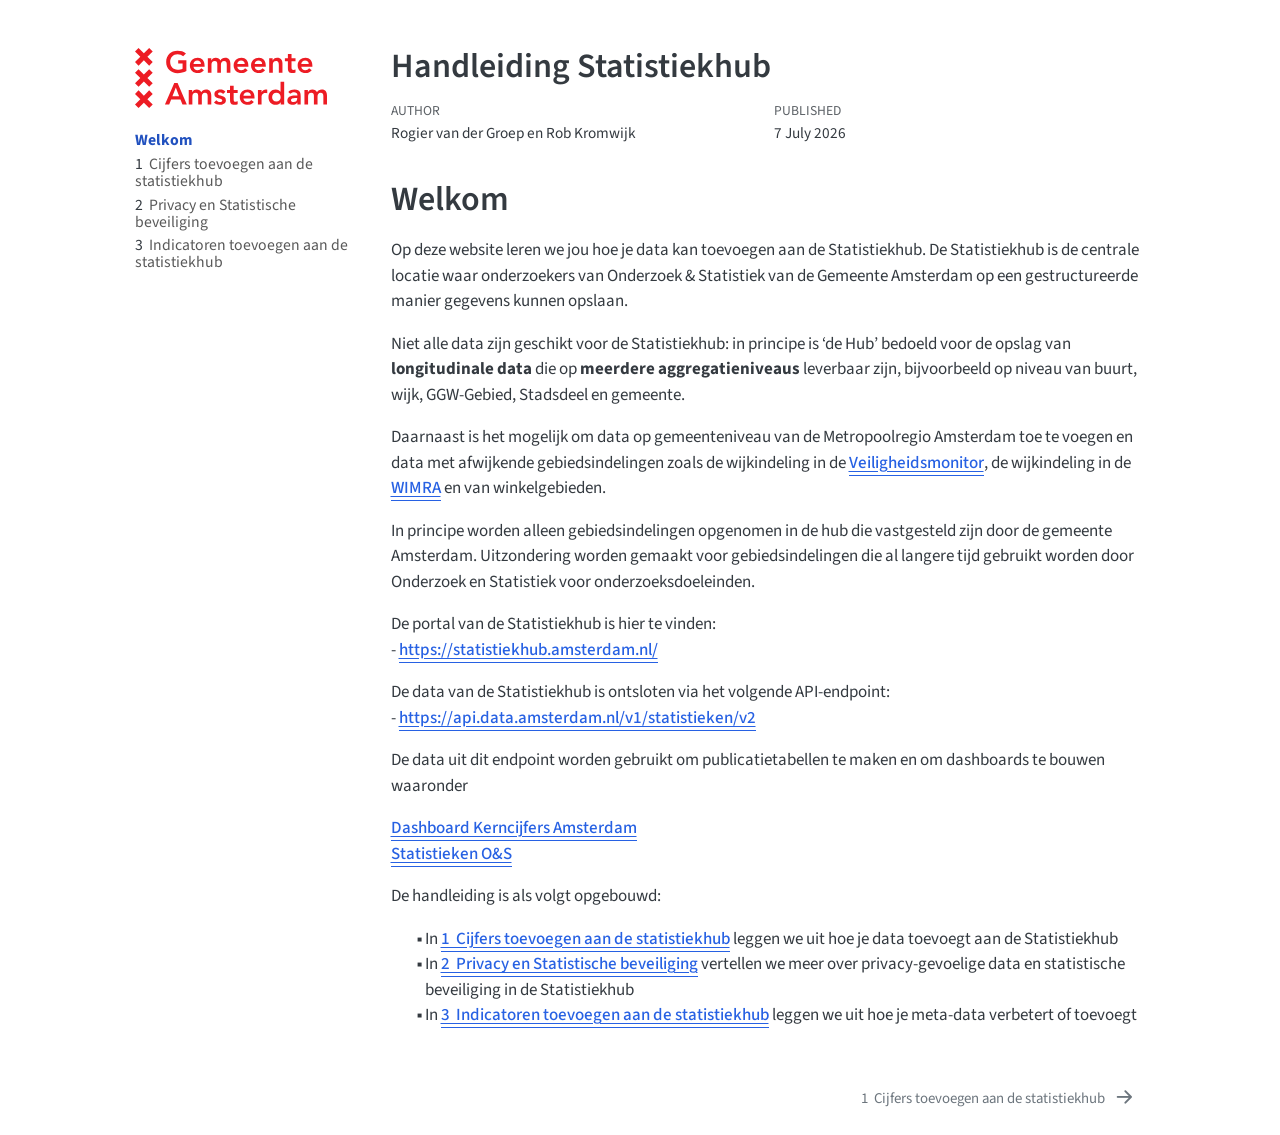
==== commit eb9a2a2f: "verbetering css" ====
--- a/_book/index.html
+++ b/_book/index.html
@@ -1,16 +1,19 @@
 <!DOCTYPE html>
-<html xmlns="http://www.w3.org/1999/xhtml" lang="en" xml:lang="en"><head>
+<html xmlns="http://www.w3.org/1999/xhtml" lang="en" xml:lang="en" xmlns:mso="urn:schemas-microsoft-com:office:office" xmlns:msdt="uuid:C2F41010-65B3-11d1-A29F-00AA00C14882"><head>
 
 <meta charset="utf-8">
-<meta name="generator" content="quarto-1.6.40">
+<meta name="generator" content="quarto-1.9.38">
 
 <meta name="viewport" content="width=device-width, initial-scale=1.0, user-scalable=yes">
 
 <meta name="author" content="Rogier van der Groep en Rob Kromwijk">
-<meta name="dcterms.date" content="2027-07-05">
+<meta name="dcterms.date" content="2026-07-07">
 
 <title>Handleiding Statistiekhub</title>
 <style>
+/* Default styles provided by pandoc.
+** See https://pandoc.org/MANUAL.html#variables-for-html for config info.
+*/
 code{white-space: pre-wrap;}
 span.smallcaps{font-variant: small-caps;}
 div.columns{display: flex; gap: min(4vw, 1.5em);}
@@ -34,15 +37,16 @@
 <meta name="quarto:offset" content="./">
 <link href="./cijfers.html" rel="next">
 <link href="./images/basis_variant_4_rgb.png" rel="icon" type="image/png">
-<script src="site_libs/quarto-html/quarto.js"></script>
+<script src="site_libs/quarto-html/quarto.js" type="module"></script>
+<script src="site_libs/quarto-html/tabsets/tabsets.js" type="module"></script>
 <script src="site_libs/quarto-html/popper.min.js"></script>
 <script src="site_libs/quarto-html/tippy.umd.min.js"></script>
 <script src="site_libs/quarto-html/anchor.min.js"></script>
 <link href="site_libs/quarto-html/tippy.css" rel="stylesheet">
-<link href="site_libs/quarto-html/quarto-syntax-highlighting-549806ee2085284f45b00abea8c6df48.css" rel="stylesheet" id="quarto-text-highlighting-styles">
+<link href="site_libs/quarto-html/quarto-syntax-highlighting-15634bcf2e68342d4ad2dfa704d543f6.css" rel="stylesheet" id="quarto-text-highlighting-styles">
 <script src="site_libs/bootstrap/bootstrap.min.js"></script>
 <link href="site_libs/bootstrap/bootstrap-icons.css" rel="stylesheet">
-<link href="site_libs/bootstrap/bootstrap-ef96103924ad9a0afc9f0762eef567ba.min.css" rel="stylesheet" append-hash="true" id="quarto-bootstrap" data-mode="light">
+<link href="site_libs/bootstrap/bootstrap-3ed079fa2a75e75fb7383cde5b06d328.min.css" rel="stylesheet" append-hash="true" id="quarto-bootstrap" data-mode="light">
 <script id="quarto-search-options" type="application/json">{
   "location": "navbar",
   "copy-button": false,
@@ -72,9 +76,17 @@
 }</script>
 
 
+
+<!--[if gte mso 9]><xml>
+<mso:CustomDocumentProperties>
+<mso:_dlc_DocId msdt:dt="string">U2C65YR22MK2-1659662025-274568</mso:_dlc_DocId>
+<mso:_dlc_DocIdItemGuid msdt:dt="string">0c14eedf-ea20-46a2-be14-535bb8906317</mso:_dlc_DocIdItemGuid>
+<mso:_dlc_DocIdUrl msdt:dt="string">https://hoofdstad.sharepoint.com/sites/SW-DII-DATA-DAFDOES/_layouts/15/DocIdRedir.aspx?ID=U2C65YR22MK2-1659662025-274568, U2C65YR22MK2-1659662025-274568</mso:_dlc_DocIdUrl>
+</mso:CustomDocumentProperties>
+</xml><![endif]-->
 </head>
 
-<body class="nav-sidebar floating nav-fixed fullcontent">
+<body class="nav-sidebar floating nav-fixed fullcontent quarto-light">
 
 <div id="quarto-search-results"></div>
   <header id="quarto-header" class="headroom fixed-top">
@@ -101,7 +113,8 @@
   <nav id="quarto-sidebar" class="sidebar collapse collapse-horizontal quarto-sidebar-collapse-item sidebar-navigation floating overflow-auto">
     <div class="pt-lg-2 mt-2 text-left sidebar-header sidebar-header-stacked">
       <a href="./index.html" class="sidebar-logo-link">
-      <img src="./images/logo-gemeente-amsterdam-large.svg" alt="" class="sidebar-logo py-0 d-lg-inline d-none">
+      <img src="./images/logo-gemeente-amsterdam-large.svg" alt="" class="sidebar-logo light-content py-0 d-lg-inline d-none">
+      <img src="./images/logo-gemeente-amsterdam-large.svg" alt="" class="sidebar-logo dark-content py-0 d-lg-inline d-none">
       </a>
       </div>
     <div class="sidebar-menu-container"> 
@@ -158,7 +171,7 @@
     <div>
     <div class="quarto-title-meta-heading">Published</div>
     <div class="quarto-title-meta-contents">
-      <p class="date">July 5, 2027</p>
+      <p class="date">7 July 2026</p>
     </div>
   </div>
   
@@ -173,20 +186,22 @@
 <section id="welkom" class="level1 unnumbered">
 <h1 class="unnumbered">Welkom</h1>
 <p>Op deze website leren we jou hoe je data kan toevoegen aan de Statistiekhub. De Statistiekhub is de centrale locatie waar onderzoekers van Onderzoek &amp; Statistiek van de Gemeente Amsterdam op een gestructureerde manier gegevens kunnen opslaan.</p>
-<p>Niet alle data zijn geschikt voor de Statistiekhub: in principe is ‘de Hub’ bedoeld voor de opslag van longitudinale data die op meerdere aggregatieniveaus leverbaar is, bijvoorbeeld op niveau van buurt, wijk, GGW-Gebied, Stadsdeel en stad.</p>
-<p>Daarnaast is het mogelijk om data op gemeenteniveau van de Metropoolregio Amsterdam toe te voegen en data met afwijkende gebiedsindelingen zoals de wijkindeling in de <a href="https://onderzoek.amsterdam.nl/interactief/dashboard-veiligheid?gebied=52&amp;index=criminaliteit&amp;meting=2026-1&amp;indeling=wijk&amp;subindex=totaal">Veiligheidsmonitor</a> en bijvoorbeeld de wijkindeling in de <a href="https://onderzoek.amsterdam.nl/publicatie/wimra-2025-factsheets-per-gemeente">WIMRA</a>.</p>
-<p>De Portal van de Statistiekhub is hier te vinden:<br>
+<p>Niet alle data zijn geschikt voor de Statistiekhub: in principe is ‘de Hub’ bedoeld voor de opslag van <strong>longitudinale data</strong> die op <strong>meerdere aggregatieniveaus</strong> leverbaar zijn, bijvoorbeeld op niveau van buurt, wijk, GGW-Gebied, Stadsdeel en gemeente.</p>
+<p>Daarnaast is het mogelijk om data op gemeenteniveau van de Metropoolregio Amsterdam toe te voegen en data met afwijkende gebiedsindelingen zoals de wijkindeling in de <a href="https://onderzoek.amsterdam.nl/interactief/dashboard-veiligheid">Veiligheidsmonitor</a>, de wijkindeling in de <a href="https://onderzoek.amsterdam.nl/publicatie/wimra-2025-factsheets-per-gemeente">WIMRA</a> en van winkelgebieden.</p>
+<p>In principe worden alleen gebiedsindelingen opgenomen in de hub die vastgesteld zijn door de gemeente Amsterdam. Uitzondering worden gemaakt voor gebiedsindelingen die al langere tijd gebruikt worden door Onderzoek en Statistiek voor onderzoeksdoeleinden.</p>
+<p>De portal van de Statistiekhub is hier te vinden:<br>
 - <a href="https://statistiekhub.amsterdam.nl/">https://statistiekhub.amsterdam.nl/</a></p>
 <p>De data van de Statistiekhub is ontsloten via het volgende API-endpoint:<br>
 - <a href="https://api.data.amsterdam.nl/v1/statistieken/v2">https://api.data.amsterdam.nl/v1/statistieken/v2</a></p>
-<p>De data uit dit endpoint worden op hun beurt gebruikt door onderzoekers om publicatietabellen te maken en bijvoorbeeld door frontend-specialisten om dashboards tebouwen waaronder <a href="https://onderzoek.amsterdam.nl/interactief/dashboard-kerncijfers?tab=indicator&amp;thema=bevolking&amp;indicator=BEVTOTAAL&amp;indeling=ggwgebieden&amp;jaar=2025&amp;gebied=GA01&amp;taal=nl">Kerncijfers Amsterdam</a>.</p>
+<p>De data uit dit endpoint worden gebruikt om publicatietabellen te maken en om dashboards te bouwen waaronder</p>
+<p><a href="https://onderzoek.amsterdam.nl/interactief/dashboard-kerncijfers">Dashboard Kerncijfers Amsterdam</a><br>
+<a href="https://onderzoek.amsterdam.nl/statistieken">Statistieken O&amp;S</a></p>
 <p>De handleiding is als volgt opgebouwd:</p>
 <ul>
-<li>In <a href="cijfers.html" class="quarto-xref"><span>1&nbsp; Cijfers toevoegen aan de statistiekhub</span></a> leggen we uit hoe je data toevoegt<br>
+<li>In <a href="cijfers.html" class="quarto-xref"><span>1&nbsp; Cijfers toevoegen aan de statistiekhub</span></a> leggen we uit hoe je data toevoegt aan de Statistiekhub</li>
+<li>In <a href="privacy.html" class="quarto-xref"><span>2&nbsp; Privacy en Statistische beveiliging</span></a> vertellen we meer over privacy-gevoelige data en statistische beveiliging in de Statistiekhub<br>
 </li>
-<li>In <a href="privacy.html" class="quarto-xref"><span>2&nbsp; Privacy en Statistische beveiliging</span></a> vertellen we wat meer over privacy-geoelige data en statistische beveiliging in de Statistiekhub<br>
-</li>
-<li>In <a href="indicatoren.html" class="quarto-xref"><span>3&nbsp; Indicatoren toevoegen aan de statistiekhub</span></a> leggen we uit hoe je meta-data aanvult, verbetert of toevoegt</li>
+<li>In <a href="indicatoren.html" class="quarto-xref"><span>3&nbsp; Indicatoren toevoegen aan de statistiekhub</span></a> leggen we uit hoe je meta-data verbetert of toevoegt</li>
 </ul>
 
 
@@ -194,236 +209,243 @@
 
 </main> <!-- /main -->
 <script id="quarto-html-after-body" type="application/javascript">
-window.document.addEventListener("DOMContentLoaded", function (event) {
-  const toggleBodyColorMode = (bsSheetEl) => {
-    const mode = bsSheetEl.getAttribute("data-mode");
-    const bodyEl = window.document.querySelector("body");
-    if (mode === "dark") {
-      bodyEl.classList.add("quarto-dark");
-      bodyEl.classList.remove("quarto-light");
-    } else {
-      bodyEl.classList.add("quarto-light");
-      bodyEl.classList.remove("quarto-dark");
-    }
-  }
-  const toggleBodyColorPrimary = () => {
-    const bsSheetEl = window.document.querySelector("link#quarto-bootstrap");
-    if (bsSheetEl) {
-      toggleBodyColorMode(bsSheetEl);
-    }
-  }
-  toggleBodyColorPrimary();  
-  const icon = "";
-  const anchorJS = new window.AnchorJS();
-  anchorJS.options = {
-    placement: 'right',
-    icon: icon
-  };
-  anchorJS.add('.anchored');
-  const isCodeAnnotation = (el) => {
-    for (const clz of el.classList) {
-      if (clz.startsWith('code-annotation-')) {                     
-        return true;
-      }
-    }
-    return false;
-  }
-  const onCopySuccess = function(e) {
-    // button target
-    const button = e.trigger;
-    // don't keep focus
-    button.blur();
-    // flash "checked"
-    button.classList.add('code-copy-button-checked');
-    var currentTitle = button.getAttribute("title");
-    button.setAttribute("title", "Copied!");
-    let tooltip;
-    if (window.bootstrap) {
-      button.setAttribute("data-bs-toggle", "tooltip");
-      button.setAttribute("data-bs-placement", "left");
-      button.setAttribute("data-bs-title", "Copied!");
-      tooltip = new bootstrap.Tooltip(button, 
-        { trigger: "manual", 
-          customClass: "code-copy-button-tooltip",
-          offset: [0, -8]});
-      tooltip.show();    
-    }
-    setTimeout(function() {
-      if (tooltip) {
-        tooltip.hide();
-        button.removeAttribute("data-bs-title");
-        button.removeAttribute("data-bs-toggle");
-        button.removeAttribute("data-bs-placement");
-      }
-      button.setAttribute("title", currentTitle);
-      button.classList.remove('code-copy-button-checked');
-    }, 1000);
-    // clear code selection
-    e.clearSelection();
-  }
-  const getTextToCopy = function(trigger) {
-      const codeEl = trigger.previousElementSibling.cloneNode(true);
+  window.document.addEventListener("DOMContentLoaded", function (event) {
+    const icon = "";
+    const anchorJS = new window.AnchorJS();
+    anchorJS.options = {
+      placement: 'right',
+      icon: icon
+    };
+    anchorJS.add('.anchored');
+    const isCodeAnnotation = (el) => {
+      for (const clz of el.classList) {
+        if (clz.startsWith('code-annotation-')) {                     
+          return true;
+        }
+      }
+      return false;
+    }
+    const onCopySuccess = function(e) {
+      // button target
+      const button = e.trigger;
+      // don't keep focus
+      button.blur();
+      // flash "checked"
+      button.classList.add('code-copy-button-checked');
+      var currentTitle = button.getAttribute("title");
+      button.setAttribute("title", "Copied!");
+      let tooltip;
+      if (window.bootstrap) {
+        button.setAttribute("data-bs-toggle", "tooltip");
+        button.setAttribute("data-bs-placement", "left");
+        button.setAttribute("data-bs-title", "Copied!");
+        tooltip = new bootstrap.Tooltip(button, 
+          { trigger: "manual", 
+            customClass: "code-copy-button-tooltip",
+            offset: [0, -8]});
+        tooltip.show();    
+      }
+      setTimeout(function() {
+        if (tooltip) {
+          tooltip.hide();
+          button.removeAttribute("data-bs-title");
+          button.removeAttribute("data-bs-toggle");
+          button.removeAttribute("data-bs-placement");
+        }
+        button.setAttribute("title", currentTitle);
+        button.classList.remove('code-copy-button-checked');
+      }, 1000);
+      // clear code selection
+      e.clearSelection();
+    }
+    const getTextToCopy = function(trigger) {
+      const outerScaffold = trigger.parentElement.cloneNode(true);
+      const codeEl = outerScaffold.querySelector('code');
       for (const childEl of codeEl.children) {
         if (isCodeAnnotation(childEl)) {
           childEl.remove();
         }
       }
       return codeEl.innerText;
-  }
-  const clipboard = new window.ClipboardJS('.code-copy-button:not([data-in-quarto-modal])', {
-    text: getTextToCopy
-  });
-  clipboard.on('success', onCopySuccess);
-  if (window.document.getElementById('quarto-embedded-source-code-modal')) {
-    const clipboardModal = new window.ClipboardJS('.code-copy-button[data-in-quarto-modal]', {
-      text: getTextToCopy,
-      container: window.document.getElementById('quarto-embedded-source-code-modal')
+    }
+    const clipboard = new window.ClipboardJS('.code-copy-button:not([data-in-quarto-modal])', {
+      text: getTextToCopy
     });
-    clipboardModal.on('success', onCopySuccess);
-  }
-    var localhostRegex = new RegExp(/^(?:http|https):\/\/localhost\:?[0-9]*\//);
-    var mailtoRegex = new RegExp(/^mailto:/);
-      var filterRegex = new RegExp("https:\/\/statistiekhub\.amsterdam\.nl\/");
-    var isInternal = (href) => {
-        return filterRegex.test(href) || localhostRegex.test(href) || mailtoRegex.test(href);
-    }
-    // Inspect non-navigation links and adorn them if external
- 	var links = window.document.querySelectorAll('a[href]:not(.nav-link):not(.navbar-brand):not(.toc-action):not(.sidebar-link):not(.sidebar-item-toggle):not(.pagination-link):not(.no-external):not([aria-hidden]):not(.dropdown-item):not(.quarto-navigation-tool):not(.about-link)');
-    for (var i=0; i<links.length; i++) {
-      const link = links[i];
-      if (!isInternal(link.href)) {
-        // undo the damage that might have been done by quarto-nav.js in the case of
-        // links that we want to consider external
-        if (link.dataset.originalHref !== undefined) {
-          link.href = link.dataset.originalHref;
-        }
-      }
-    }
-  function tippyHover(el, contentFn, onTriggerFn, onUntriggerFn) {
-    const config = {
-      allowHTML: true,
-      maxWidth: 500,
-      delay: 100,
-      arrow: false,
-      appendTo: function(el) {
-          return el.parentElement;
-      },
-      interactive: true,
-      interactiveBorder: 10,
-      theme: 'quarto',
-      placement: 'bottom-start',
-    };
-    if (contentFn) {
-      config.content = contentFn;
-    }
-    if (onTriggerFn) {
-      config.onTrigger = onTriggerFn;
-    }
-    if (onUntriggerFn) {
-      config.onUntrigger = onUntriggerFn;
-    }
-    window.tippy(el, config); 
-  }
-  const noterefs = window.document.querySelectorAll('a[role="doc-noteref"]');
-  for (var i=0; i<noterefs.length; i++) {
-    const ref = noterefs[i];
-    tippyHover(ref, function() {
-      // use id or data attribute instead here
-      let href = ref.getAttribute('data-footnote-href') || ref.getAttribute('href');
-      try { href = new URL(href).hash; } catch {}
-      const id = href.replace(/^#\/?/, "");
-      const note = window.document.getElementById(id);
-      if (note) {
-        return note.innerHTML;
+    clipboard.on('success', onCopySuccess);
+    if (window.document.getElementById('quarto-embedded-source-code-modal')) {
+      const clipboardModal = new window.ClipboardJS('.code-copy-button[data-in-quarto-modal]', {
+        text: getTextToCopy,
+        container: window.document.getElementById('quarto-embedded-source-code-modal')
+      });
+      clipboardModal.on('success', onCopySuccess);
+    }
+      var localhostRegex = new RegExp(/^(?:http|https):\/\/localhost\:?[0-9]*\//);
+      var mailtoRegex = new RegExp(/^mailto:/);
+        var filterRegex = new RegExp("https:\/\/statistiekhub\.amsterdam\.nl\/");
+      var isInternal = (href) => {
+          return filterRegex.test(href) || localhostRegex.test(href) || mailtoRegex.test(href);
+      }
+      // Inspect non-navigation links and adorn them if external
+     var links = window.document.querySelectorAll('a[href]:not(.nav-link):not(.navbar-brand):not(.toc-action):not(.sidebar-link):not(.sidebar-item-toggle):not(.pagination-link):not(.no-external):not([aria-hidden]):not(.dropdown-item):not(.quarto-navigation-tool):not(.about-link)');
+      for (var i=0; i<links.length; i++) {
+        const link = links[i];
+        if (!isInternal(link.href)) {
+          // undo the damage that might have been done by quarto-nav.js in the case of
+          // links that we want to consider external
+          if (link.dataset.originalHref !== undefined) {
+            link.href = link.dataset.originalHref;
+          }
+        }
+      }
+    function tippyHover(el, contentFn, onTriggerFn, onUntriggerFn) {
+      const config = {
+        allowHTML: true,
+        maxWidth: 500,
+        delay: 100,
+        arrow: false,
+        appendTo: function(el) {
+            return el.parentElement;
+        },
+        interactive: true,
+        interactiveBorder: 10,
+        theme: 'quarto',
+        placement: 'bottom-start',
+      };
+      if (contentFn) {
+        config.content = contentFn;
+      }
+      if (onTriggerFn) {
+        config.onTrigger = onTriggerFn;
+      }
+      if (onUntriggerFn) {
+        config.onUntrigger = onUntriggerFn;
+      }
+      window.tippy(el, config); 
+    }
+    const noterefs = window.document.querySelectorAll('a[role="doc-noteref"]');
+    for (var i=0; i<noterefs.length; i++) {
+      const ref = noterefs[i];
+      tippyHover(ref, function() {
+        // use id or data attribute instead here
+        let href = ref.getAttribute('data-footnote-href') || ref.getAttribute('href');
+        try { href = new URL(href).hash; } catch {}
+        const id = href.replace(/^#\/?/, "");
+        const note = window.document.getElementById(id);
+        if (note) {
+          return note.innerHTML;
+        } else {
+          return "";
+        }
+      });
+    }
+    const xrefs = window.document.querySelectorAll('a.quarto-xref');
+    const processXRef = (id, note) => {
+      // Strip column container classes
+      const stripColumnClz = (el) => {
+        el.classList.remove("page-full", "page-columns");
+        if (el.children) {
+          for (const child of el.children) {
+            stripColumnClz(child);
+          }
+        }
+      }
+      stripColumnClz(note)
+      if (id === null || id.startsWith('sec-')) {
+        // Special case sections, only their first couple elements
+        const container = document.createElement("div");
+        if (note.children && note.children.length > 2) {
+          container.appendChild(note.children[0].cloneNode(true));
+          for (let i = 1; i < note.children.length; i++) {
+            const child = note.children[i];
+            if (child.tagName === "P" && child.innerText === "") {
+              continue;
+            } else {
+              container.appendChild(child.cloneNode(true));
+              break;
+            }
+          }
+          if (window.Quarto?.typesetMath) {
+            window.Quarto.typesetMath(container);
+          }
+          return container.innerHTML
+        } else {
+          if (window.Quarto?.typesetMath) {
+            window.Quarto.typesetMath(note);
+          }
+          return note.innerHTML;
+        }
       } else {
-        return "";
-      }
-    });
-  }
-  const xrefs = window.document.querySelectorAll('a.quarto-xref');
-  const processXRef = (id, note) => {
-    // Strip column container classes
-    const stripColumnClz = (el) => {
-      el.classList.remove("page-full", "page-columns");
-      if (el.children) {
-        for (const child of el.children) {
-          stripColumnClz(child);
-        }
-      }
-    }
-    stripColumnClz(note)
-    if (id === null || id.startsWith('sec-')) {
-      // Special case sections, only their first couple elements
-      const container = document.createElement("div");
-      if (note.children && note.children.length > 2) {
-        container.appendChild(note.children[0].cloneNode(true));
-        for (let i = 1; i < note.children.length; i++) {
-          const child = note.children[i];
-          if (child.tagName === "P" && child.innerText === "") {
-            continue;
-          } else {
-            container.appendChild(child.cloneNode(true));
-            break;
-          }
-        }
-        if (window.Quarto?.typesetMath) {
-          window.Quarto.typesetMath(container);
-        }
-        return container.innerHTML
-      } else {
+        // Remove any anchor links if they are present
+        const anchorLink = note.querySelector('a.anchorjs-link');
+        if (anchorLink) {
+          anchorLink.remove();
+        }
         if (window.Quarto?.typesetMath) {
           window.Quarto.typesetMath(note);
         }
-        return note.innerHTML;
-      }
-    } else {
-      // Remove any anchor links if they are present
-      const anchorLink = note.querySelector('a.anchorjs-link');
-      if (anchorLink) {
-        anchorLink.remove();
-      }
-      if (window.Quarto?.typesetMath) {
-        window.Quarto.typesetMath(note);
-      }
-      if (note.classList.contains("callout")) {
-        return note.outerHTML;
-      } else {
-        return note.innerHTML;
-      }
-    }
-  }
-  for (var i=0; i<xrefs.length; i++) {
-    const xref = xrefs[i];
-    tippyHover(xref, undefined, function(instance) {
-      instance.disable();
-      let url = xref.getAttribute('href');
-      let hash = undefined; 
-      if (url.startsWith('#')) {
-        hash = url;
-      } else {
-        try { hash = new URL(url).hash; } catch {}
-      }
-      if (hash) {
-        const id = hash.replace(/^#\/?/, "");
-        const note = window.document.getElementById(id);
-        if (note !== null) {
-          try {
-            const html = processXRef(id, note.cloneNode(true));
-            instance.setContent(html);
-          } finally {
-            instance.enable();
-            instance.show();
-          }
+        if (note.classList.contains("callout")) {
+          return note.outerHTML;
         } else {
-          // See if we can fetch this
-          fetch(url.split('#')[0])
+          return note.innerHTML;
+        }
+      }
+    }
+    for (var i=0; i<xrefs.length; i++) {
+      const xref = xrefs[i];
+      tippyHover(xref, undefined, function(instance) {
+        instance.disable();
+        let url = xref.getAttribute('href');
+        let hash = undefined; 
+        if (url.startsWith('#')) {
+          hash = url;
+        } else {
+          try { hash = new URL(url).hash; } catch {}
+        }
+        if (hash) {
+          const id = hash.replace(/^#\/?/, "");
+          const note = window.document.getElementById(id);
+          if (note !== null) {
+            try {
+              const html = processXRef(id, note.cloneNode(true));
+              instance.setContent(html);
+            } finally {
+              instance.enable();
+              instance.show();
+            }
+          } else {
+            // See if we can fetch this
+            fetch(url.split('#')[0])
+            .then(res => res.text())
+            .then(html => {
+              const parser = new DOMParser();
+              const htmlDoc = parser.parseFromString(html, "text/html");
+              const note = htmlDoc.getElementById(id);
+              if (note !== null) {
+                const html = processXRef(id, note);
+                instance.setContent(html);
+              } 
+            }).finally(() => {
+              instance.enable();
+              instance.show();
+            });
+          }
+        } else {
+          // See if we can fetch a full url (with no hash to target)
+          // This is a special case and we should probably do some content thinning / targeting
+          fetch(url)
           .then(res => res.text())
           .then(html => {
             const parser = new DOMParser();
             const htmlDoc = parser.parseFromString(html, "text/html");
-            const note = htmlDoc.getElementById(id);
+            const note = htmlDoc.querySelector('main.content');
             if (note !== null) {
-              const html = processXRef(id, note);
+              // This should only happen for chapter cross references
+              // (since there is no id in the URL)
+              // remove the first header
+              if (note.children.length > 0 && note.children[0].tagName === "HEADER") {
+                note.children[0].remove();
+              }
+              const html = processXRef(null, note);
               instance.setContent(html);
             } 
           }).finally(() => {
@@ -431,185 +453,161 @@
             instance.show();
           });
         }
+      }, function(instance) {
+      });
+    }
+        let selectedAnnoteEl;
+        const selectorForAnnotation = ( cell, annotation) => {
+          let cellAttr = 'data-code-cell="' + cell + '"';
+          let lineAttr = 'data-code-annotation="' +  annotation + '"';
+          const selector = 'span[' + cellAttr + '][' + lineAttr + ']';
+          return selector;
+        }
+        const selectCodeLines = (annoteEl) => {
+          const doc = window.document;
+          const targetCell = annoteEl.getAttribute("data-target-cell");
+          const targetAnnotation = annoteEl.getAttribute("data-target-annotation");
+          const annoteSpan = window.document.querySelector(selectorForAnnotation(targetCell, targetAnnotation));
+          const lines = annoteSpan.getAttribute("data-code-lines").split(",");
+          const lineIds = lines.map((line) => {
+            return targetCell + "-" + line;
+          })
+          let top = null;
+          let height = null;
+          let parent = null;
+          if (lineIds.length > 0) {
+              //compute the position of the single el (top and bottom and make a div)
+              const el = window.document.getElementById(lineIds[0]);
+              top = el.offsetTop;
+              height = el.offsetHeight;
+              parent = el.parentElement.parentElement;
+            if (lineIds.length > 1) {
+              const lastEl = window.document.getElementById(lineIds[lineIds.length - 1]);
+              const bottom = lastEl.offsetTop + lastEl.offsetHeight;
+              height = bottom - top;
+            }
+            if (top !== null && height !== null && parent !== null) {
+              // cook up a div (if necessary) and position it 
+              let div = window.document.getElementById("code-annotation-line-highlight");
+              if (div === null) {
+                div = window.document.createElement("div");
+                div.setAttribute("id", "code-annotation-line-highlight");
+                div.style.position = 'absolute';
+                parent.appendChild(div);
+              }
+              div.style.top = top - 2 + "px";
+              div.style.height = height + 4 + "px";
+              div.style.left = 0;
+              let gutterDiv = window.document.getElementById("code-annotation-line-highlight-gutter");
+              if (gutterDiv === null) {
+                gutterDiv = window.document.createElement("div");
+                gutterDiv.setAttribute("id", "code-annotation-line-highlight-gutter");
+                gutterDiv.style.position = 'absolute';
+                const codeCell = window.document.getElementById(targetCell);
+                const gutter = codeCell.querySelector('.code-annotation-gutter');
+                gutter.appendChild(gutterDiv);
+              }
+              gutterDiv.style.top = top - 2 + "px";
+              gutterDiv.style.height = height + 4 + "px";
+            }
+            selectedAnnoteEl = annoteEl;
+          }
+        };
+        const unselectCodeLines = () => {
+          const elementsIds = ["code-annotation-line-highlight", "code-annotation-line-highlight-gutter"];
+          elementsIds.forEach((elId) => {
+            const div = window.document.getElementById(elId);
+            if (div) {
+              div.remove();
+            }
+          });
+          selectedAnnoteEl = undefined;
+        };
+          // Handle positioning of the toggle
+      window.addEventListener(
+        "resize",
+        throttle(() => {
+          elRect = undefined;
+          if (selectedAnnoteEl) {
+            selectCodeLines(selectedAnnoteEl);
+          }
+        }, 10)
+      );
+      function throttle(fn, ms) {
+      let throttle = false;
+      let timer;
+        return (...args) => {
+          if(!throttle) { // first call gets through
+              fn.apply(this, args);
+              throttle = true;
+          } else { // all the others get throttled
+              if(timer) clearTimeout(timer); // cancel #2
+              timer = setTimeout(() => {
+                fn.apply(this, args);
+                timer = throttle = false;
+              }, ms);
+          }
+        };
+      }
+        // Attach click handler to the DT
+        const annoteDls = window.document.querySelectorAll('dt[data-target-cell]');
+        for (const annoteDlNode of annoteDls) {
+          annoteDlNode.addEventListener('click', (event) => {
+            const clickedEl = event.target;
+            if (clickedEl !== selectedAnnoteEl) {
+              unselectCodeLines();
+              const activeEl = window.document.querySelector('dt[data-target-cell].code-annotation-active');
+              if (activeEl) {
+                activeEl.classList.remove('code-annotation-active');
+              }
+              selectCodeLines(clickedEl);
+              clickedEl.classList.add('code-annotation-active');
+            } else {
+              // Unselect the line
+              unselectCodeLines();
+              clickedEl.classList.remove('code-annotation-active');
+            }
+          });
+        }
+    const findCites = (el) => {
+      const parentEl = el.parentElement;
+      if (parentEl) {
+        const cites = parentEl.dataset.cites;
+        if (cites) {
+          return {
+            el,
+            cites: cites.split(' ')
+          };
+        } else {
+          return findCites(el.parentElement)
+        }
       } else {
-        // See if we can fetch a full url (with no hash to target)
-        // This is a special case and we should probably do some content thinning / targeting
-        fetch(url)
-        .then(res => res.text())
-        .then(html => {
-          const parser = new DOMParser();
-          const htmlDoc = parser.parseFromString(html, "text/html");
-          const note = htmlDoc.querySelector('main.content');
-          if (note !== null) {
-            // This should only happen for chapter cross references
-            // (since there is no id in the URL)
-            // remove the first header
-            if (note.children.length > 0 && note.children[0].tagName === "HEADER") {
-              note.children[0].remove();
+        return undefined;
+      }
+    };
+    var bibliorefs = window.document.querySelectorAll('a[role="doc-biblioref"]');
+    for (var i=0; i<bibliorefs.length; i++) {
+      const ref = bibliorefs[i];
+      const citeInfo = findCites(ref);
+      if (citeInfo) {
+        tippyHover(citeInfo.el, function() {
+          var popup = window.document.createElement('div');
+          citeInfo.cites.forEach(function(cite) {
+            var citeDiv = window.document.createElement('div');
+            citeDiv.classList.add('hanging-indent');
+            citeDiv.classList.add('csl-entry');
+            var biblioDiv = window.document.getElementById('ref-' + cite);
+            if (biblioDiv) {
+              citeDiv.innerHTML = biblioDiv.innerHTML;
             }
-            const html = processXRef(null, note);
-            instance.setContent(html);
-          } 
-        }).finally(() => {
-          instance.enable();
-          instance.show();
+            popup.appendChild(citeDiv);
+          });
+          return popup.innerHTML;
         });
       }
-    }, function(instance) {
-    });
-  }
-      let selectedAnnoteEl;
-      const selectorForAnnotation = ( cell, annotation) => {
-        let cellAttr = 'data-code-cell="' + cell + '"';
-        let lineAttr = 'data-code-annotation="' +  annotation + '"';
-        const selector = 'span[' + cellAttr + '][' + lineAttr + ']';
-        return selector;
-      }
-      const selectCodeLines = (annoteEl) => {
-        const doc = window.document;
-        const targetCell = annoteEl.getAttribute("data-target-cell");
-        const targetAnnotation = annoteEl.getAttribute("data-target-annotation");
-        const annoteSpan = window.document.querySelector(selectorForAnnotation(targetCell, targetAnnotation));
-        const lines = annoteSpan.getAttribute("data-code-lines").split(",");
-        const lineIds = lines.map((line) => {
-          return targetCell + "-" + line;
-        })
-        let top = null;
-        let height = null;
-        let parent = null;
-        if (lineIds.length > 0) {
-            //compute the position of the single el (top and bottom and make a div)
-            const el = window.document.getElementById(lineIds[0]);
-            top = el.offsetTop;
-            height = el.offsetHeight;
-            parent = el.parentElement.parentElement;
-          if (lineIds.length > 1) {
-            const lastEl = window.document.getElementById(lineIds[lineIds.length - 1]);
-            const bottom = lastEl.offsetTop + lastEl.offsetHeight;
-            height = bottom - top;
-          }
-          if (top !== null && height !== null && parent !== null) {
-            // cook up a div (if necessary) and position it 
-            let div = window.document.getElementById("code-annotation-line-highlight");
-            if (div === null) {
-              div = window.document.createElement("div");
-              div.setAttribute("id", "code-annotation-line-highlight");
-              div.style.position = 'absolute';
-              parent.appendChild(div);
-            }
-            div.style.top = top - 2 + "px";
-            div.style.height = height + 4 + "px";
-            div.style.left = 0;
-            let gutterDiv = window.document.getElementById("code-annotation-line-highlight-gutter");
-            if (gutterDiv === null) {
-              gutterDiv = window.document.createElement("div");
-              gutterDiv.setAttribute("id", "code-annotation-line-highlight-gutter");
-              gutterDiv.style.position = 'absolute';
-              const codeCell = window.document.getElementById(targetCell);
-              const gutter = codeCell.querySelector('.code-annotation-gutter');
-              gutter.appendChild(gutterDiv);
-            }
-            gutterDiv.style.top = top - 2 + "px";
-            gutterDiv.style.height = height + 4 + "px";
-          }
-          selectedAnnoteEl = annoteEl;
-        }
-      };
-      const unselectCodeLines = () => {
-        const elementsIds = ["code-annotation-line-highlight", "code-annotation-line-highlight-gutter"];
-        elementsIds.forEach((elId) => {
-          const div = window.document.getElementById(elId);
-          if (div) {
-            div.remove();
-          }
-        });
-        selectedAnnoteEl = undefined;
-      };
-        // Handle positioning of the toggle
-    window.addEventListener(
-      "resize",
-      throttle(() => {
-        elRect = undefined;
-        if (selectedAnnoteEl) {
-          selectCodeLines(selectedAnnoteEl);
-        }
-      }, 10)
-    );
-    function throttle(fn, ms) {
-    let throttle = false;
-    let timer;
-      return (...args) => {
-        if(!throttle) { // first call gets through
-            fn.apply(this, args);
-            throttle = true;
-        } else { // all the others get throttled
-            if(timer) clearTimeout(timer); // cancel #2
-            timer = setTimeout(() => {
-              fn.apply(this, args);
-              timer = throttle = false;
-            }, ms);
-        }
-      };
-    }
-      // Attach click handler to the DT
-      const annoteDls = window.document.querySelectorAll('dt[data-target-cell]');
-      for (const annoteDlNode of annoteDls) {
-        annoteDlNode.addEventListener('click', (event) => {
-          const clickedEl = event.target;
-          if (clickedEl !== selectedAnnoteEl) {
-            unselectCodeLines();
-            const activeEl = window.document.querySelector('dt[data-target-cell].code-annotation-active');
-            if (activeEl) {
-              activeEl.classList.remove('code-annotation-active');
-            }
-            selectCodeLines(clickedEl);
-            clickedEl.classList.add('code-annotation-active');
-          } else {
-            // Unselect the line
-            unselectCodeLines();
-            clickedEl.classList.remove('code-annotation-active');
-          }
-        });
-      }
-  const findCites = (el) => {
-    const parentEl = el.parentElement;
-    if (parentEl) {
-      const cites = parentEl.dataset.cites;
-      if (cites) {
-        return {
-          el,
-          cites: cites.split(' ')
-        };
-      } else {
-        return findCites(el.parentElement)
-      }
-    } else {
-      return undefined;
-    }
-  };
-  var bibliorefs = window.document.querySelectorAll('a[role="doc-biblioref"]');
-  for (var i=0; i<bibliorefs.length; i++) {
-    const ref = bibliorefs[i];
-    const citeInfo = findCites(ref);
-    if (citeInfo) {
-      tippyHover(citeInfo.el, function() {
-        var popup = window.document.createElement('div');
-        citeInfo.cites.forEach(function(cite) {
-          var citeDiv = window.document.createElement('div');
-          citeDiv.classList.add('hanging-indent');
-          citeDiv.classList.add('csl-entry');
-          var biblioDiv = window.document.getElementById('ref-' + cite);
-          if (biblioDiv) {
-            citeDiv.innerHTML = biblioDiv.innerHTML;
-          }
-          popup.appendChild(citeDiv);
-        });
-        return popup.innerHTML;
-      });
-    }
-  }
-});
-</script>
+    }
+  });
+  </script>
 <nav class="page-navigation">
   <div class="nav-page nav-page-previous">
   </div>
--- a/_book/site_libs/quarto-html/quarto-syntax-highlighting-15634bcf2e68342d4ad2dfa704d543f6.css
+++ b/_book/site_libs/quarto-html/quarto-syntax-highlighting-15634bcf2e68342d4ad2dfa704d543f6.css
@@ -0,0 +1,236 @@
+/* quarto syntax highlight colors */
+:root {
+  --quarto-hl-ot-color: #003B4F;
+  --quarto-hl-at-color: #657422;
+  --quarto-hl-ss-color: #20794D;
+  --quarto-hl-an-color: #5E5E5E;
+  --quarto-hl-fu-color: #4758AB;
+  --quarto-hl-st-color: #20794D;
+  --quarto-hl-cf-color: #003B4F;
+  --quarto-hl-op-color: #5E5E5E;
+  --quarto-hl-er-color: #AD0000;
+  --quarto-hl-bn-color: #AD0000;
+  --quarto-hl-al-color: #AD0000;
+  --quarto-hl-va-color: #111111;
+  --quarto-hl-bu-color: inherit;
+  --quarto-hl-ex-color: inherit;
+  --quarto-hl-pp-color: #AD0000;
+  --quarto-hl-in-color: #5E5E5E;
+  --quarto-hl-vs-color: #20794D;
+  --quarto-hl-wa-color: #5E5E5E;
+  --quarto-hl-do-color: #5E5E5E;
+  --quarto-hl-im-color: #00769E;
+  --quarto-hl-ch-color: #20794D;
+  --quarto-hl-dt-color: #AD0000;
+  --quarto-hl-fl-color: #AD0000;
+  --quarto-hl-co-color: #5E5E5E;
+  --quarto-hl-cv-color: #5E5E5E;
+  --quarto-hl-cn-color: #8f5902;
+  --quarto-hl-sc-color: #5E5E5E;
+  --quarto-hl-dv-color: #AD0000;
+  --quarto-hl-kw-color: #003B4F;
+}
+
+/* other quarto variables */
+:root {
+  --quarto-font-monospace: SFMono-Regular, Menlo, Monaco, Consolas, "Liberation Mono", "Courier New", monospace;
+}
+
+/* syntax highlight based on Pandoc's rules */
+pre > code.sourceCode > span {
+  color: #003B4F;
+}
+
+code.sourceCode > span {
+  color: #003B4F;
+}
+
+div.sourceCode,
+div.sourceCode pre.sourceCode {
+  color: #003B4F;
+}
+
+/* Normal */
+code span {
+  color: #003B4F;
+}
+
+/* Alert */
+code span.al {
+  color: #AD0000;
+  font-style: inherit;
+}
+
+/* Annotation */
+code span.an {
+  color: #5E5E5E;
+  font-style: inherit;
+}
+
+/* Attribute */
+code span.at {
+  color: #657422;
+  font-style: inherit;
+}
+
+/* BaseN */
+code span.bn {
+  color: #AD0000;
+  font-style: inherit;
+}
+
+/* BuiltIn */
+code span.bu {
+  font-style: inherit;
+}
+
+/* ControlFlow */
+code span.cf {
+  color: #003B4F;
+  font-weight: bold;
+  font-style: inherit;
+}
+
+/* Char */
+code span.ch {
+  color: #20794D;
+  font-style: inherit;
+}
+
+/* Constant */
+code span.cn {
+  color: #8f5902;
+  font-style: inherit;
+}
+
+/* Comment */
+code span.co {
+  color: #5E5E5E;
+  font-style: inherit;
+}
+
+/* CommentVar */
+code span.cv {
+  color: #5E5E5E;
+  font-style: italic;
+}
+
+/* Documentation */
+code span.do {
+  color: #5E5E5E;
+  font-style: italic;
+}
+
+/* DataType */
+code span.dt {
+  color: #AD0000;
+  font-style: inherit;
+}
+
+/* DecVal */
+code span.dv {
+  color: #AD0000;
+  font-style: inherit;
+}
+
+/* Error */
+code span.er {
+  color: #AD0000;
+  font-style: inherit;
+}
+
+/* Extension */
+code span.ex {
+  font-style: inherit;
+}
+
+/* Float */
+code span.fl {
+  color: #AD0000;
+  font-style: inherit;
+}
+
+/* Function */
+code span.fu {
+  color: #4758AB;
+  font-style: inherit;
+}
+
+/* Import */
+code span.im {
+  color: #00769E;
+  font-style: inherit;
+}
+
+/* Information */
+code span.in {
+  color: #5E5E5E;
+  font-style: inherit;
+}
+
+/* Keyword */
+code span.kw {
+  color: #003B4F;
+  font-weight: bold;
+  font-style: inherit;
+}
+
+/* Operator */
+code span.op {
+  color: #5E5E5E;
+  font-style: inherit;
+}
+
+/* Other */
+code span.ot {
+  color: #003B4F;
+  font-style: inherit;
+}
+
+/* Preprocessor */
+code span.pp {
+  color: #AD0000;
+  font-style: inherit;
+}
+
+/* SpecialChar */
+code span.sc {
+  color: #5E5E5E;
+  font-style: inherit;
+}
+
+/* SpecialString */
+code span.ss {
+  color: #20794D;
+  font-style: inherit;
+}
+
+/* String */
+code span.st {
+  color: #20794D;
+  font-style: inherit;
+}
+
+/* Variable */
+code span.va {
+  color: #111111;
+  font-style: inherit;
+}
+
+/* VerbatimString */
+code span.vs {
+  color: #20794D;
+  font-style: inherit;
+}
+
+/* Warning */
+code span.wa {
+  color: #5E5E5E;
+  font-style: italic;
+}
+
+.prevent-inlining {
+  content: "</";
+}
+
+/*# sourceMappingURL=f23921c56f73e400b49028c9186a1aa0.css.map */
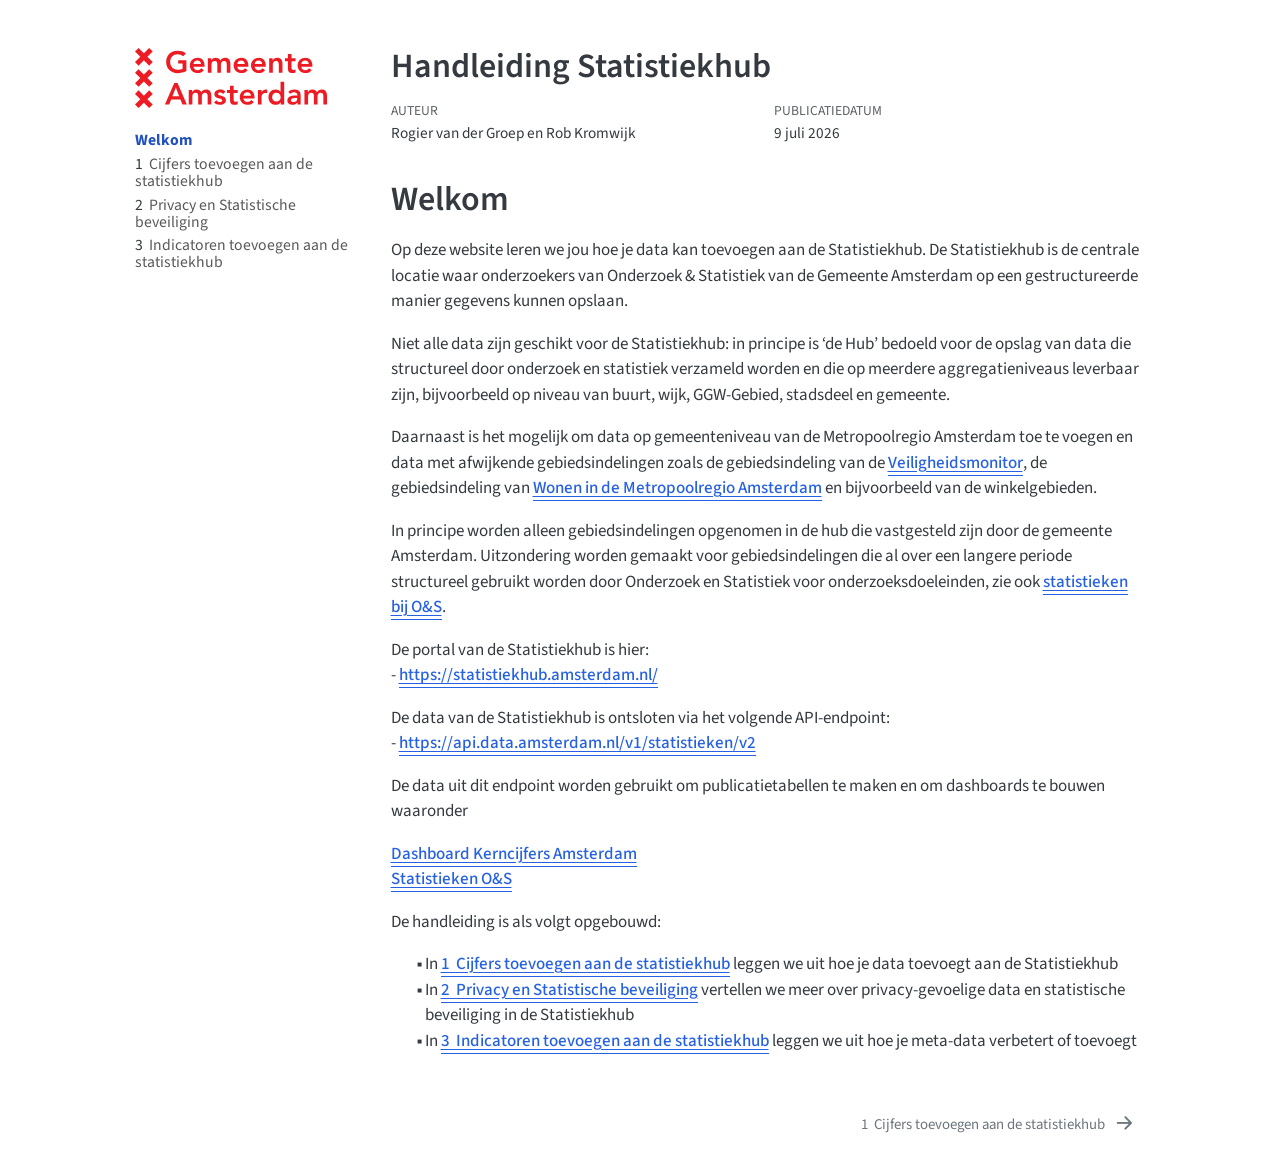
==== commit 7d0f418f: "typos" ====
--- a/_book/index.html
+++ b/_book/index.html
@@ -1,5 +1,5 @@
 <!DOCTYPE html>
-<html xmlns="http://www.w3.org/1999/xhtml" lang="en" xml:lang="en" xmlns:mso="urn:schemas-microsoft-com:office:office" xmlns:msdt="uuid:C2F41010-65B3-11d1-A29F-00AA00C14882"><head>
+<html xmlns="http://www.w3.org/1999/xhtml" lang="nl" xml:lang="nl"><head>
 
 <meta charset="utf-8">
 <meta name="generator" content="quarto-1.9.38">
@@ -7,7 +7,6 @@
 <meta name="viewport" content="width=device-width, initial-scale=1.0, user-scalable=yes">
 
 <meta name="author" content="Rogier van der Groep en Rob Kromwijk">
-<meta name="dcterms.date" content="2026-07-07">
 
 <title>Handleiding Statistiekhub</title>
 <style>
@@ -46,7 +45,7 @@
 <link href="site_libs/quarto-html/quarto-syntax-highlighting-15634bcf2e68342d4ad2dfa704d543f6.css" rel="stylesheet" id="quarto-text-highlighting-styles">
 <script src="site_libs/bootstrap/bootstrap.min.js"></script>
 <link href="site_libs/bootstrap/bootstrap-icons.css" rel="stylesheet">
-<link href="site_libs/bootstrap/bootstrap-3ed079fa2a75e75fb7383cde5b06d328.min.css" rel="stylesheet" append-hash="true" id="quarto-bootstrap" data-mode="light">
+<link href="site_libs/bootstrap/bootstrap-80e34d1e6d31c1184f6d795251187ee6.min.css" rel="stylesheet" append-hash="true" id="quarto-bootstrap" data-mode="light">
 <script id="quarto-search-options" type="application/json">{
   "location": "navbar",
   "copy-button": false,
@@ -61,29 +60,21 @@
   ],
   "show-item-context": false,
   "language": {
-    "search-no-results-text": "No results",
-    "search-matching-documents-text": "matching documents",
-    "search-copy-link-title": "Copy link to search",
-    "search-hide-matches-text": "Hide additional matches",
-    "search-more-match-text": "more match in this document",
-    "search-more-matches-text": "more matches in this document",
-    "search-clear-button-title": "Clear",
+    "search-no-results-text": "Geen resultaten",
+    "search-matching-documents-text": "Gevonden documenten",
+    "search-copy-link-title": "Kopieer link om te zoeken",
+    "search-hide-matches-text": "Extra overeenkomsten verbergen",
+    "search-more-match-text": "meer overeenkomst in dit document",
+    "search-more-matches-text": "meer overeenkomsten in dit document",
+    "search-clear-button-title": "Wissen",
     "search-text-placeholder": "",
-    "search-detached-cancel-button-title": "Cancel",
-    "search-submit-button-title": "Submit",
-    "search-label": "Search"
+    "search-detached-cancel-button-title": "Annuleren",
+    "search-submit-button-title": "Verzenden",
+    "search-label": "Zoeken"
   }
 }</script>
 
 
-
-<!--[if gte mso 9]><xml>
-<mso:CustomDocumentProperties>
-<mso:_dlc_DocId msdt:dt="string">U2C65YR22MK2-1659662025-274568</mso:_dlc_DocId>
-<mso:_dlc_DocIdItemGuid msdt:dt="string">0c14eedf-ea20-46a2-be14-535bb8906317</mso:_dlc_DocIdItemGuid>
-<mso:_dlc_DocIdUrl msdt:dt="string">https://hoofdstad.sharepoint.com/sites/SW-DII-DATA-DAFDOES/_layouts/15/DocIdRedir.aspx?ID=U2C65YR22MK2-1659662025-274568, U2C65YR22MK2-1659662025-274568</mso:_dlc_DocIdUrl>
-</mso:CustomDocumentProperties>
-</xml><![endif]-->
 </head>
 
 <body class="nav-sidebar floating nav-fixed fullcontent quarto-light">
@@ -98,11 +89,11 @@
     </nav>
   <nav class="quarto-secondary-nav">
     <div class="container-fluid d-flex">
-      <button type="button" class="quarto-btn-toggle btn" data-bs-toggle="collapse" role="button" data-bs-target=".quarto-sidebar-collapse-item" aria-controls="quarto-sidebar" aria-expanded="false" aria-label="Toggle sidebar navigation" onclick="if (window.quartoToggleHeadroom) { window.quartoToggleHeadroom(); }">
+      <button type="button" class="quarto-btn-toggle btn" data-bs-toggle="collapse" role="button" data-bs-target=".quarto-sidebar-collapse-item" aria-controls="quarto-sidebar" aria-expanded="false" aria-label="Schakel zijbalknavigatie" onclick="if (window.quartoToggleHeadroom) { window.quartoToggleHeadroom(); }">
         <i class="bi bi-layout-text-sidebar-reverse"></i>
       </button>
         <nav class="quarto-page-breadcrumbs" aria-label="breadcrumb"><ol class="breadcrumb"><li class="breadcrumb-item"><a href="./index.html">Welkom</a></li></ol></nav>
-        <a class="flex-grow-1" role="navigation" data-bs-toggle="collapse" data-bs-target=".quarto-sidebar-collapse-item" aria-controls="quarto-sidebar" aria-expanded="false" aria-label="Toggle sidebar navigation" onclick="if (window.quartoToggleHeadroom) { window.quartoToggleHeadroom(); }">      
+        <a class="flex-grow-1" role="navigation" data-bs-toggle="collapse" data-bs-target=".quarto-sidebar-collapse-item" aria-controls="quarto-sidebar" aria-expanded="false" aria-label="Schakel zijbalknavigatie" onclick="if (window.quartoToggleHeadroom) { window.quartoToggleHeadroom(); }">      
         </a>
     </div>
   </nav>
@@ -162,16 +153,16 @@
 <div class="quarto-title-meta">
 
     <div>
-    <div class="quarto-title-meta-heading">Author</div>
+    <div class="quarto-title-meta-heading">Auteur</div>
     <div class="quarto-title-meta-contents">
              <p>Rogier van der Groep en Rob Kromwijk </p>
           </div>
   </div>
     
     <div>
-    <div class="quarto-title-meta-heading">Published</div>
+    <div class="quarto-title-meta-heading">Publicatiedatum</div>
     <div class="quarto-title-meta-contents">
-      <p class="date">7 July 2026</p>
+      <p class="date">9 juli 2026</p>
     </div>
   </div>
   
@@ -186,10 +177,10 @@
 <section id="welkom" class="level1 unnumbered">
 <h1 class="unnumbered">Welkom</h1>
 <p>Op deze website leren we jou hoe je data kan toevoegen aan de Statistiekhub. De Statistiekhub is de centrale locatie waar onderzoekers van Onderzoek &amp; Statistiek van de Gemeente Amsterdam op een gestructureerde manier gegevens kunnen opslaan.</p>
-<p>Niet alle data zijn geschikt voor de Statistiekhub: in principe is ‘de Hub’ bedoeld voor de opslag van <strong>longitudinale data</strong> die op <strong>meerdere aggregatieniveaus</strong> leverbaar zijn, bijvoorbeeld op niveau van buurt, wijk, GGW-Gebied, Stadsdeel en gemeente.</p>
-<p>Daarnaast is het mogelijk om data op gemeenteniveau van de Metropoolregio Amsterdam toe te voegen en data met afwijkende gebiedsindelingen zoals de wijkindeling in de <a href="https://onderzoek.amsterdam.nl/interactief/dashboard-veiligheid">Veiligheidsmonitor</a>, de wijkindeling in de <a href="https://onderzoek.amsterdam.nl/publicatie/wimra-2025-factsheets-per-gemeente">WIMRA</a> en van winkelgebieden.</p>
-<p>In principe worden alleen gebiedsindelingen opgenomen in de hub die vastgesteld zijn door de gemeente Amsterdam. Uitzondering worden gemaakt voor gebiedsindelingen die al langere tijd gebruikt worden door Onderzoek en Statistiek voor onderzoeksdoeleinden.</p>
-<p>De portal van de Statistiekhub is hier te vinden:<br>
+<p>Niet alle data zijn geschikt voor de Statistiekhub: in principe is ‘de Hub’ bedoeld voor de opslag van data die structureel door onderzoek en statistiek verzameld worden en die op meerdere aggregatieniveaus leverbaar zijn, bijvoorbeeld op niveau van buurt, wijk, GGW-Gebied, stadsdeel en gemeente.</p>
+<p>Daarnaast is het mogelijk om data op gemeenteniveau van de Metropoolregio Amsterdam toe te voegen en data met afwijkende gebiedsindelingen zoals de gebiedsindeling van de <a href="https://onderzoek.amsterdam.nl/interactief/dashboard-veiligheid">Veiligheidsmonitor</a>, de gebiedsindeling van <a href="https://onderzoek.amsterdam.nl/publicatie/wimra-2025-factsheets-per-gemeente">Wonen in de Metropoolregio Amsterdam</a> en bijvoorbeeld van de winkelgebieden.</p>
+<p>In principe worden alleen gebiedsindelingen opgenomen in de hub die vastgesteld zijn door de gemeente Amsterdam. Uitzondering worden gemaakt voor gebiedsindelingen die al over een langere periode structureel gebruikt worden door Onderzoek en Statistiek voor onderzoeksdoeleinden, zie ook <a href="https://onderzoek.amsterdam.nl/artikel/nieuwe-toegang-tot-actuele-statistieken">statistieken bij O&amp;S</a>.</p>
+<p>De portal van de Statistiekhub is hier:<br>
 - <a href="https://statistiekhub.amsterdam.nl/">https://statistiekhub.amsterdam.nl/</a></p>
 <p>De data van de Statistiekhub is ontsloten via het volgende API-endpoint:<br>
 - <a href="https://api.data.amsterdam.nl/v1/statistieken/v2">https://api.data.amsterdam.nl/v1/statistieken/v2</a></p>
@@ -233,12 +224,12 @@
       // flash "checked"
       button.classList.add('code-copy-button-checked');
       var currentTitle = button.getAttribute("title");
-      button.setAttribute("title", "Copied!");
+      button.setAttribute("title", "Gekopieerd!");
       let tooltip;
       if (window.bootstrap) {
         button.setAttribute("data-bs-toggle", "tooltip");
         button.setAttribute("data-bs-placement", "left");
-        button.setAttribute("data-bs-title", "Copied!");
+        button.setAttribute("data-bs-title", "Gekopieerd!");
         tooltip = new bootstrap.Tooltip(button, 
           { trigger: "manual", 
             customClass: "code-copy-button-tooltip",
